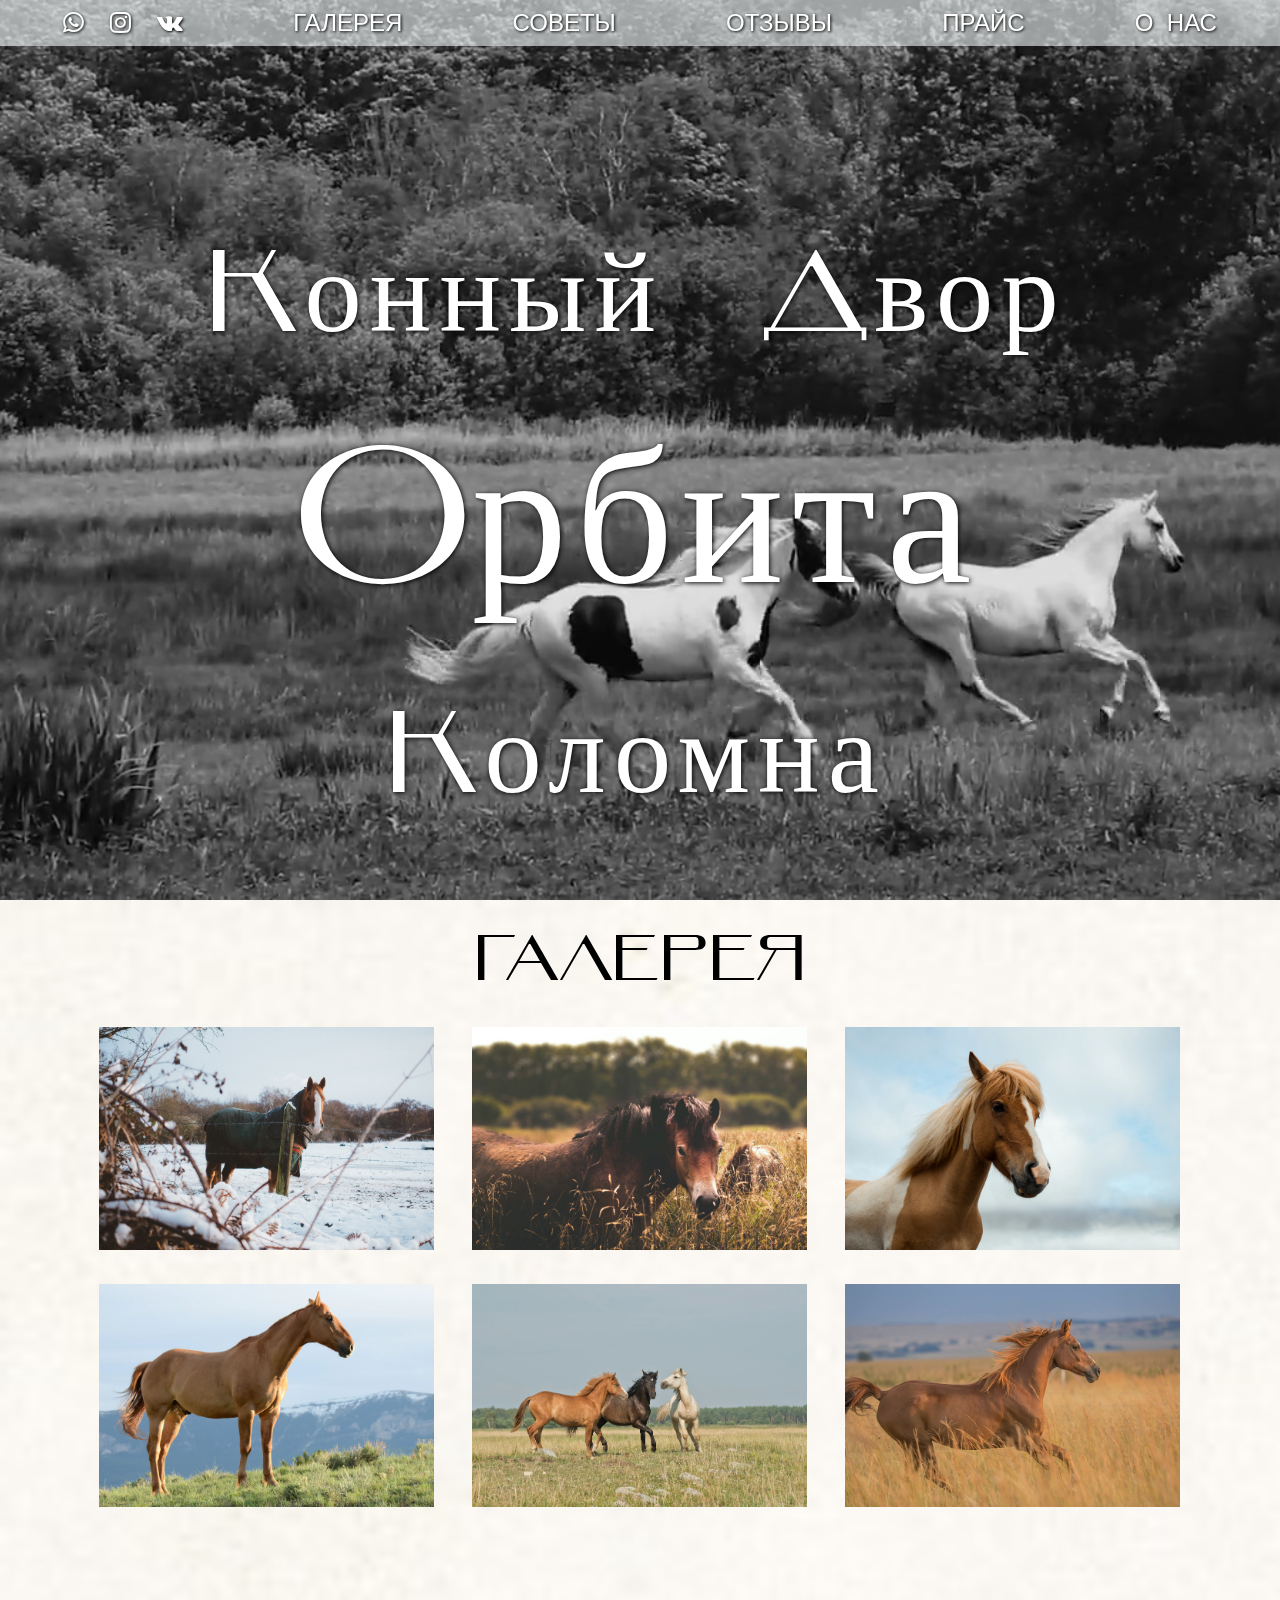
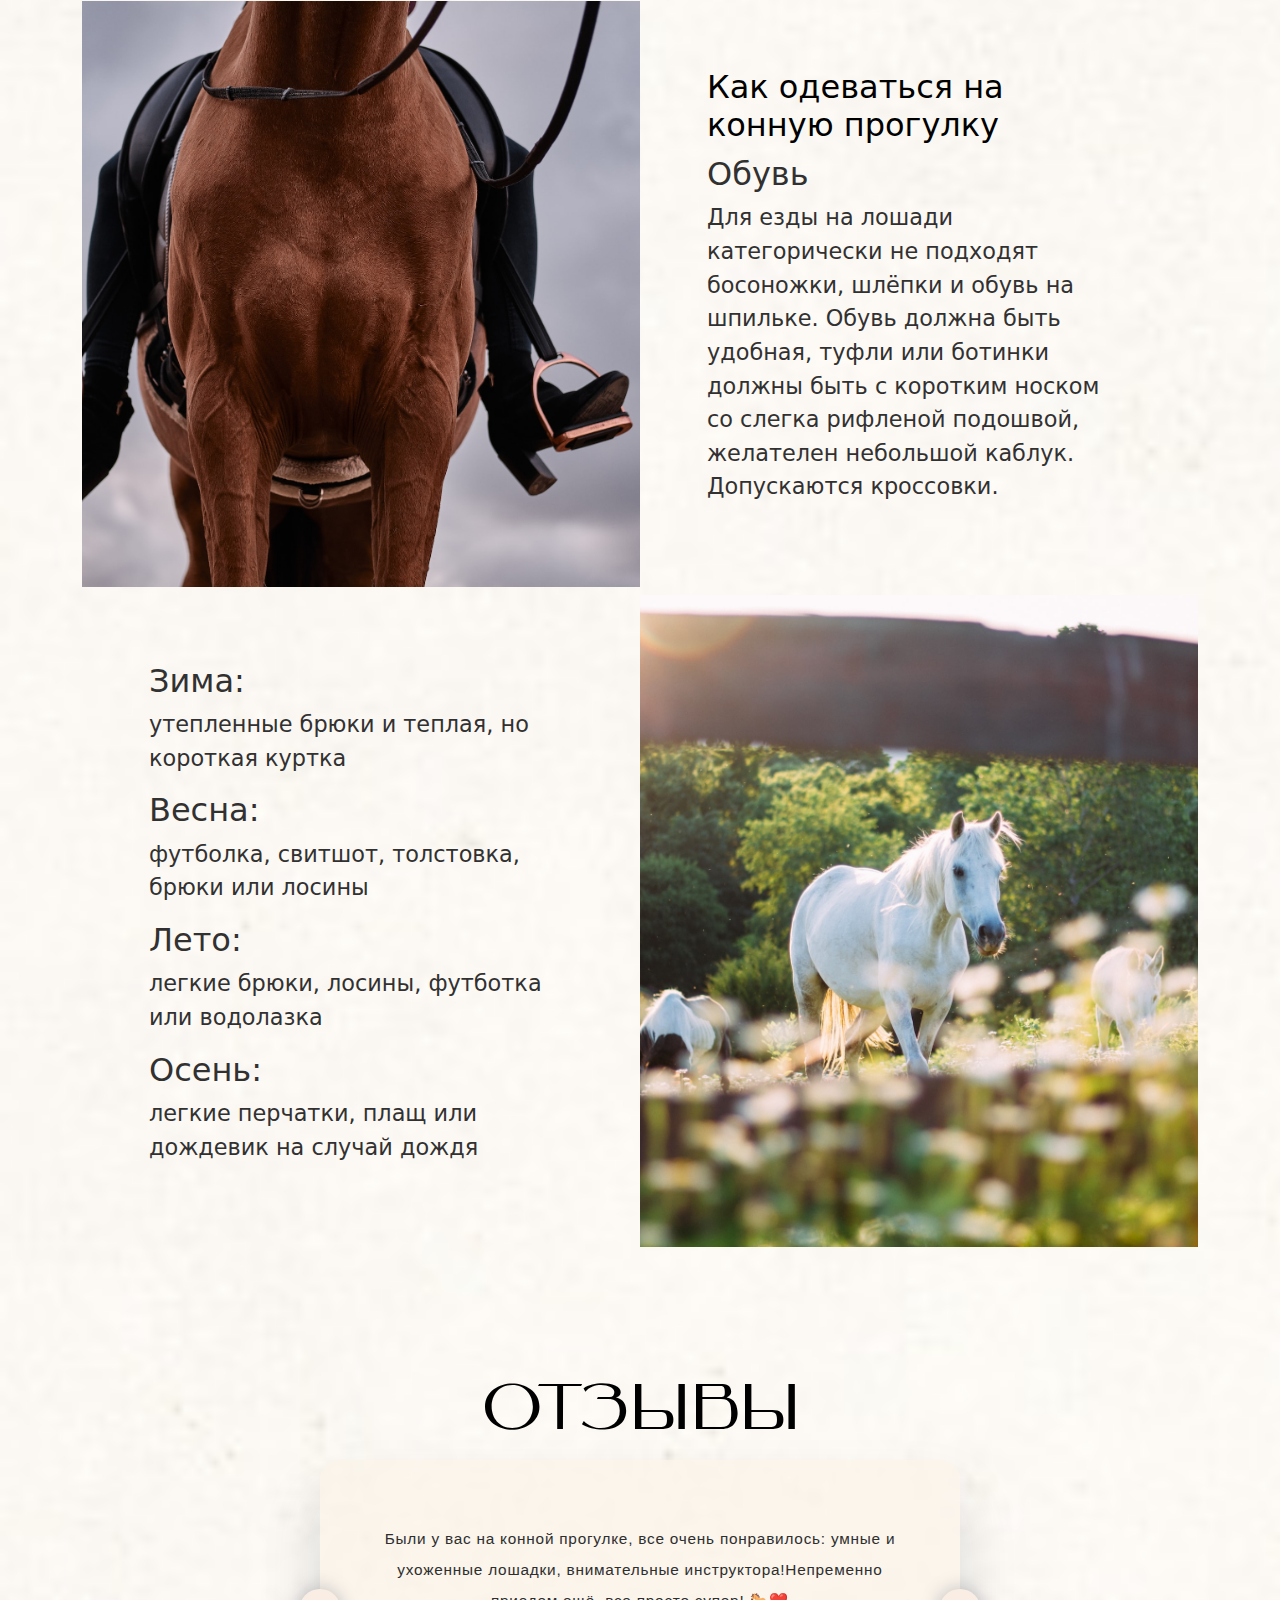
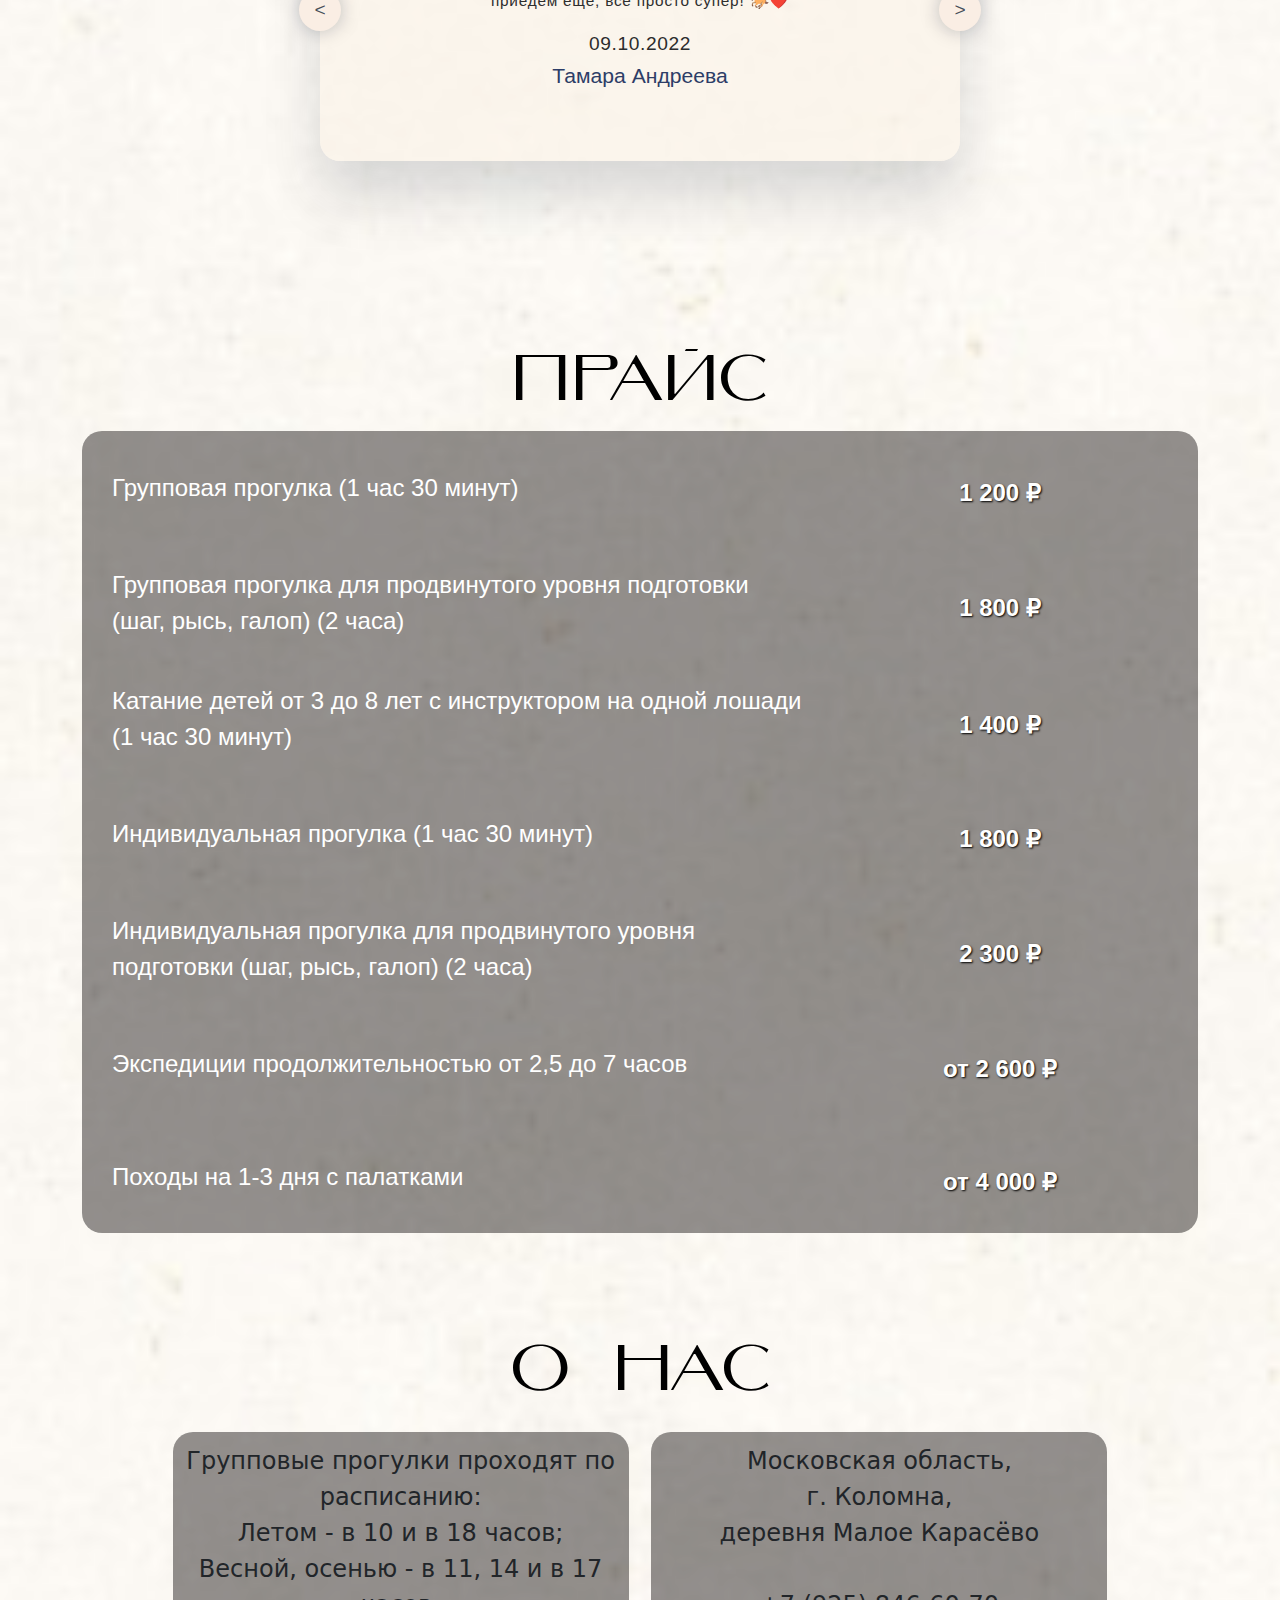
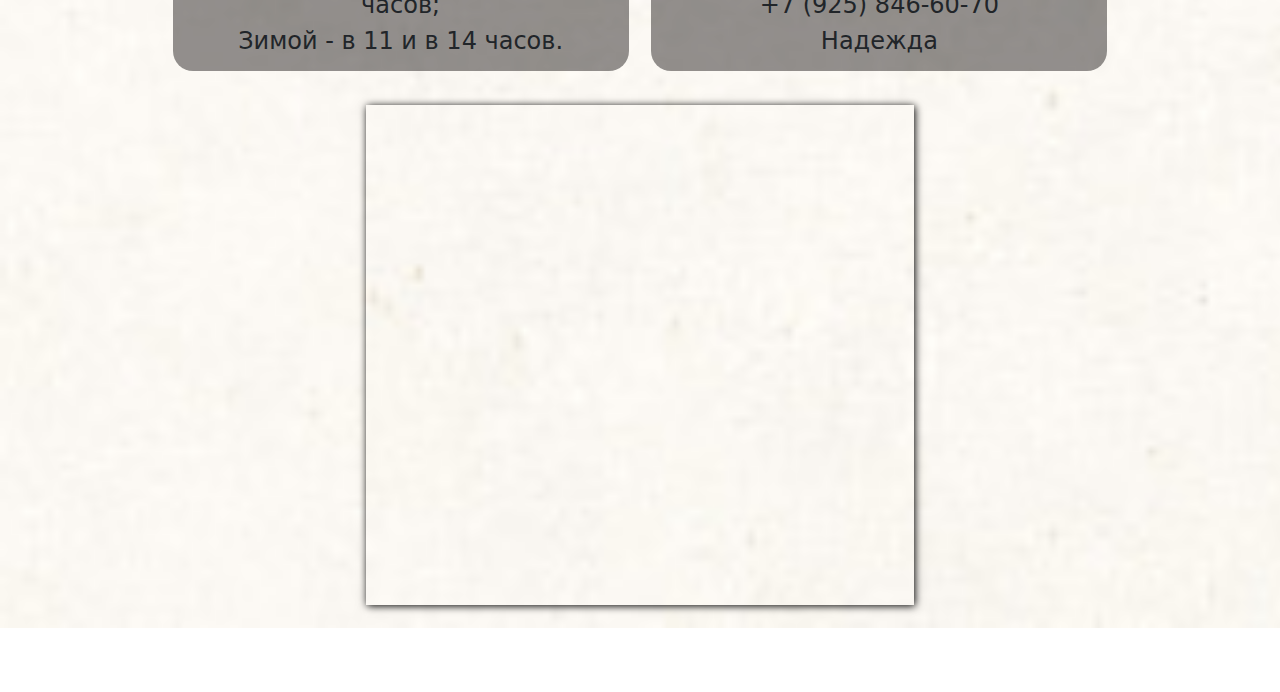
==== index.html @ 97999a03 "second c" ====
<!DOCTYPE html>
<html lang="en">
<head>
    <meta charset="UTF-8">
    <meta http-equiv="X-UA-Compatible" content="IE=edge">
    <meta name="viewport" content="width=device-width, initial-scale=1.0 maximum-scale=1.0 user-scalable=0">
    <link rel="stylesheet" href="font-awesome.min.css">
    <link rel="stylesheet" href="https://cdnjs.cloudflare.com/ajax/libs/font-awesome/4.7.0/css/font-awesome.min.css">
    <link rel="stylesheet" href="css/lightbox.css">
    <link rel="stylesheet" href="bootstrap.min.css">
    <link rel="stylesheet" href="css.css">
    <title>kd_orbita</title>
</head>
<body>
    <nav>
        <div class="container">
        <div class="row">
            <div class="col-md-12 col-lg-12">
            <div class="menu">
                <div class="social">
                <div class="menu_item"><a  class="menu_link" target="_blank" href="https://wa.me/79258466070"><i class="fa fa-whatsapp"></i></a></div> 
                <div class="menu_item"><a class="menu_link" target="_blank" href="https://www.instagram.com/kdorbita/"><i class="fa fa-instagram"></i></a></div> 
                <div class="menu_item"><a class="menu_link" target="_blank" href="https://vk.com/kd_orbita"><i class="fa fa-vk"></i></a></div>
                </div>
                <div class="menu_item"><a href="#part1" class="menu_link">галерея</a></div>
                <div class="menu_item"><a href="#part2" class="menu_link">советы</a></div>
                <div class="menu_item"><a href="#part3" class="menu_link">отзывы</a></div>
                <div class="menu_item"><a href="#part4" class="menu_link">прайс</a></div>
                <div class="menu_item"><a href="#part5" class="menu_link">о<span>_</span>нас</a></div>
                </div>
            </div>
        </div>            
        </div>
    </nav>
<header id="home">
<!--Шапка сайта-->
<div id="part" class="subheader">
<!-- Видео-фон-->
<video autoplay muted loop id="myVideo">
  <source src="video/intro.mp4" type="video/mp4">
</video>
<!-- Текст на фоне видео-->
<div class="container">
    <div class="row">
        <div class="col-12">
        <div class="content">
            <p>Конный Двор <br><span>Орбита</span><br>Коломна </p>
        </div>
        </div>
    </div>
</div>
</div>
</header>
<div class="bg_main">
<!-- Галерея -->
<section id="part1" class="galery">
    <h2 class="title_part">галерея</h2>
    <div class="container">
        <div class="row">
            <div class="col-12">

                <div class="img_galery">
                    <a href="img/galery_1.jpg" data-lightbox="images" data-title=""><img src="img/galery_1.jpg" alt=""></a>
                    <a href="img/galery_2.jpg" data-lightbox="images" data-title=""><img src="img/galery_2.jpg" alt=""></a>
                    <a href="img/galery_3.jpg" data-lightbox="images" data-title=""><img src="img/galery_3.jpg" alt=""></a>
                    <a href="img/galery_4.jpg" data-lightbox="images" data-title=""><img src="img/galery_4.jpg" alt=""></a>
                    <a href="img/galery_5.jpg" data-lightbox="images" data-title=""><img src="img/galery_5.jpg" alt=""></a>
                    <a href="img/galery_6.jpg" data-lightbox="images" data-title=""><img src="img/galery_6.jpg" alt=""></a>
                </div>
            </div>
        </div>
    </div>
</section>
<!-- Советы -->
<section id="part2" class="advice">
    <div class="container">
        <div class="col-12">
            <div class="advice_container mb-2">
                <div class="container">
                    <div class="row">  
                    <div class="advice_images advice_images_1 col-6 order_1">
                    </div>
                    <div class="advice_text col-6 order_2">
                        <h2 class="advice_text_title">Как одеваться на конную прогулку</h2>
                        <h2 class="advice_text_subtitle">Обувь</h2>
                        <p>Для езды на лошади категорически не подходят босоножки, шлёпки и обувь на шпильке. Обувь должна быть удобная, туфли или ботинки должны быть с коротким носком со слегка рифленой подошвой, желателен небольшой каблук. Допускаются кроссовки.</p>
                    </div>
                    </div>
                </div>      
                </div>
                <div class="advice_container">
                <div class="container">
                    <div class="row">
                        <div class="advice_text col-6">
                            <h2 class="advice_text_subtitle">Зима:</h2>
                            <p>утепленные брюки и теплая, но короткая куртка</p>
                            <h2 class="advice_text_subtitle">Весна:</h2>
                            <p>футболка, свитшот, толстовка, брюки или лосины</p>
                            <h2 class="advice_text_subtitle">Лето:</h2>
                            <p>легкие брюки, лосины, футботка или водолазка</p>
                            <h2 class="advice_text_subtitle">Осень:</h2>
                            <p>легкие перчатки, плащ или дождевик на случай дождя</p>
                        </div>
                    <div class="col-6 advice_images advice_images_2"> 
                    </div>
                    
                    </div>
                </div>      
                </div>
        </div>
    </div>
</section>
<!-- Отзывы    -->
<section id="part3" class="reviews">
    <h2 class="title_part">отзывы</h2>

    <div class="container">
        <div class="row">
            <div class="col-10">
            <div class="wrapper">
                <div class="testimonial-container" id="testimonial-container"></div>
                <button id="prev">&lt;</button>
                <button id="next">&gt;</button>
            </div>
            </div>
        </div>
    </div>
</section>
<!-- Прайс   -->
<section id="part4" class="price">
    <h2 class="title_part">Прайс</h2>

<div class="container">
    <div class="price_bg">
        <div class="row price_row">
        <div class="col-xl-8">
        Групповая прогулка (1 час 30 минут)
        </div>
        <div class="col-xl-4">
            1 200 ₽
        </div>
        </div>
        <div class="row price_row">
        <div class="col-xl-8">
        Групповая прогулка для продвинутого уровня подготовки (шаг, рысь, галоп) (2 часа)
        </div>
        <div class="col-xl-4">
        1 800 ₽
        </div>
        </div>
        <div class="row price_row">
        <div class="col-xl-8 col-lg-10 col-sm-12">
        Катание детей от 3 до 8 лет с инструктором на одной лошади (1 час 30 минут)
        </div>
        <div class="col-xl-4">
        1 400 ₽
        </div>
        </div>
        <div class="row">
        <div class="col-xl-8 col-lg-10 col-sm-12">
        Индивидуальная прогулка (1 час 30 минут)
        </div>
        <div class="col-xl-4">
        1 800 ₽
        </div>
        </div>
        <div class="row">
        <div class="col-xl-8 col-lg-10 col-sm-12">
        Индивидуальная прогулка для продвинутого уровня подготовки (шаг, рысь, галоп) (2 часа)
        </div>
        <div class="col-xl-4">
        2 300 ₽
        </div>
        </div>
        <div class="row">
        <div class="col-xl-8 col-lg-10 col-sm-12">
        Экспедиции продолжительностью от 2,5 до 7 часов
        </div>
        <div class="col-xl-4">
        от 2 600 ₽
        </div>
        </div>
        <div class="row">
        <div class="col-xl-8 col-lg-10 col-sm-12">
        Походы на 1-3 дня с палатками      
        </div>
        <div class="col-xl-4">
        от 4 000 ₽
        </div>
        </div>
</section>

<!-- Контакты и О нас -->
<section id="part5" class="footer">
    <h2 class="title_part">о нас</h2>

  <div class="container">
    <div class="row footer_item">          
        <div class="item content_text">
          Групповые прогулки проходят по расписанию:
          <br>Летом - в 10 и в 18 часов;
          <br>Весной, осенью - в 11, 14 и в 17 часов;
          <br>Зимой - в 11 и в 14 часов.
      </div>
        <div class="item adres">
        Московская область, <br>г. Коломна, <br>деревня Малое Карасёво<br><br>
          +7 (925) 846-60-70<br>Надежда
        </div>
        <div class="item map">
          <iframe src="https://www.google.com/maps/embed?pb=!1m18!1m12!1m3!1d4833.871301392787!2d38.63368578551603!3d55.008229255503736!2m3!1f0!2f0!3f0!3m2!1i1024!2i768!4f13.1!3m3!1m2!1s0x414a772dff83dbb9%3A0xdb99fb771e2a09ed!2z0JrQvtC90L3Ri9C5INC00LLQvtGAINCe0YDQsdC40YLQsA!5e0!3m2!1sru!2sus!4v1674324179361!5m2!1sru!2sus" referrerpolicy="no-referrer-when-downgrade"></iframe>
        </div>
    </div>
  </div>
</section> 
</div>


<script src="bootstrap.min.js" ></script>
<script src="js/lightbox-plus-jquery.js"></script>
<script src="js/aos.js"></script>
<script src="js.js"></script>
<script>
    lightbox.option({
        'showImageNumberLabel': false,
        'wrapAround': true

    })
</script>

</body>
</html>
---- css.css ----
* {
    margin: 0;
    padding: 0;
}
html {
    scroll-behavior: smooth;
}
.bg_main {
    background: url('img/background9.jpg');
    background-repeat: repeat;
    background-size: cover;
}
/*Меню фиксированное*/
nav {
    display: block;
    position: fixed;
    z-index: 1000;
    height: 50px;
}
.title_part {
    font-size: 5vw;
    text-transform: uppercase;
    font-family: 'SovMod';
    text-align: center;
    table-layout: 1%;
    color:#000;
}
.menu {
    width: 100vw;
    font-size: 1.5em;
    display: flex;
    flex-direction: row;
    justify-content: space-between;
    list-style-type: none;
    background: rgba(242, 249, 248, 0.6);
    padding: 0 50px;
}
.col-md-12 {
    padding: 0;
}
.social {
    display: flex;
    flex-direction: row;
}
.menu_item {
    padding: 5px 5px;
}
.menu .menu_link {
    font-family: sans-serif;
    color: white;
    text-shadow: 1px 1px 3px #000;
    text-decoration: none;
    text-transform: uppercase;
    padding: 15px 50px;
    border-radius: 5rem;
    transition: 0.6s cubic-bezier(0.01, 1.69, 0.99, 0.94);
}
/* Значки соцсетей */
.menu .menu_link:nth-child(1), 
.menu_link:nth-child(2), 
.menu_link:nth-child(3) {
    padding: 15px 8px;
}
.menu .menu_link:hover {
    letter-spacing: 5px;
}
.menu_link span {
    color:rgba(0, 0, 0, 0);
    text-shadow: none;
}


@media screen and (max-width: 575px) {
    .menu {
        background-color: rgba(0, 0, 0, 0);
        flex-direction: column;
        padding: 1% 0%;
        min-width: 200px;
        width: 100%;
        height: 100%;
        font-size: 0.8em;
        align-items: flex-start;
        }
        .social {
            flex-direction: column;
            align-items: end;
        }
        .menu .menu_link {
        padding: 5px 10px;
        }
}
@media screen and (min-width: 576px) and (max-width: 767px) {
 .menu {
    background-color: rgba(0, 0, 0, 0);
    flex-direction: column;
    padding: 2% 0%;
    min-width: 200px;
    width: 100%;
    height: 100%;
    font-size: 0.8em;
    align-items: flex-start;
    }
    .social {
        flex-direction: column;
        align-items: end;
    }
    .menu .menu_link {
    padding: 10px 20px;
    }
}
@media screen and (min-width: 992px) and (max-width: 1199px) {
    .menu {
    font-size: 1.3em;

    }
}
@media screen and (min-width: 768px) and (max-width: 991px) {
    .menu {
    background-color: rgba(0, 0, 0, 0);
    flex-direction: column;
    padding: 2% 10%;
    min-width: 200px;
    width: 100%;
    height: 100%;
    font-size: 0.8em;
    align-items: flex-start;
    }
    .social {
        flex-direction: column;
        align-items: end;
    }
    .menu .menu_link {
    padding: 15px 20px;
    }

    nav {
    min-width: 5%;
    height: 100%;
}
   
.menu .menu_link:nth-child(1), 
.menu_link:nth-child(2), 
.menu_link:nth-child(3) {
    padding: 15px 8px;
}
.menu_item {
    padding: 10px 0;
    }
}
/*Шапка*/
.subheader {
color: #fff;
height: 100vh;
}
/* Шапка Видео*/
#myVideo {
object-fit: cover;
position: relative;
right: 0;
bottom: 0;
width: 100%;
height: 100vh;
}
/* Контент Шапки */
.content {
position: relative;
bottom: 100%;
text-align: center;
color: #fff;
text-shadow: 1px 1px 5px #000;
letter-spacing: 8px;
font-family: 'SovMod';
font-size: 9vw;
padding: 40px;
margin-top: 35px;
z-index: 2;
}
.content span {
font-size: 15vw;
text-align: center;
}

/*galery*/
.galery {
    padding-top: 2%;
    height: 100%;
}
.img_galery {
    width: 100%;
    padding: 0%;
}
.img_galery img {
    width: 30%;
    margin: 1.5%;
    transition: 0.5s;
}
.img_galery img:hover {
    transform: scale(1.1);
}

@media screen and (min-width: 768px) and (max-width: 991px) {
    
    .img_galery img {
        width: 48%;
        margin: 0.5%;
        transition: 0.5s;
    }
    .img_galery img:hover {
        transform: scale(0.8);
    }
}
@media screen and (min-width: 576px) and (max-width: 767px) {
    .img_galery img {
        width: 48%;
        margin: 0.5%;
        transition: 0.5s;
    }
    .img_galery img:hover {
        transform: scale(0.5);
    }
}
@media screen and (max-width: 575px) {
    .img_galery img {
        width: 48%;
        margin: 0.5%;
        transition: 0.5s;
    }
    .img_galery img:hover {
        transform: scale(0.3);
    }
}
/*советы*/
.advice {
    height: 100%;
    padding-top: 6%;

}
.advice_container {
    width: 100%;
}

.advice_text {
    padding: 6%;
    font-size: 1.4rem;
}
.advice_text_title {
    font-style: 2rem;
    color: #000;
    margin-bottom: 2.5%;
}
.advice_text_subtitle {
    color: rgb(50, 49, 49);
    font-style: 1.6rem;
}
.advice_text p {
    color: rgb(50, 49, 49);
}
.advice_images_1 {
    background-image: url('img/advice_1.jpg');
    background-size: cover;
    background-position: center center;
    background-repeat: no-repeat; 
}
.advice_images_2 {
    background-image: url('img/advice_2.jpg');
    background-size: cover;
    background-position: center center;
    background-repeat: no-repeat; 
}
@media screen and (min-width: 992px) and (max-width: 1199px) {
    .advice_images:first-child {
        background-position: center right;
    }
    .advice_text {
        padding: 5%;
    }
}


@media screen and (min-width: 768px) and (max-width: 991px) {
    .advice_container .container .row {
        justify-content: flex-end;
    }
.advice_text {
    width: 90%;
    padding: 1% 3%;
    font-size: 0.8rem;
    text-align: right;

}
.advice_images {
    width: 100%;
    height: 220px;
}
.order_1 {
    order: 2;
}
.order_2 {
    order: 1;
}
.advice_text p {
    margin-bottom: 8px;
}
}

@media screen and (min-width: 576px) and (max-width: 767px) {
    .advice_container .container .row {
        justify-content: flex-end;
    }
.advice_text {
    width: 90%;
    padding: 1% 3%;
    font-size: 0.8rem;
    text-align: right;

}
.advice_images {
    width: 100%;
    height: 220px;
}
.order_1 {
    order: 2;
}
.order_2 {
    order: 1;
}
.advice_text p {
    margin-bottom: 8px;
}
}
@media screen and (max-width: 575px) {
.advice_container .container .row {
    justify-content: flex-end;
}
    .advice_text {
        right: 0;
        width: 90%;
        padding: 1% 2%;
        font-size: 0.8rem;
        text-align: right;
    }
    .advice_text_title {
        font-style: 1.7rem;
    }
    .advice_text_subtitle {
        font-style: 1.6rem;
    }
    .advice_images {
        width: 100%;
        height: 150px;
    }
    .order_1 {
        order: 2;
    }
    .order_2 {
        order: 1;
    }
    .advice_text p {
        margin-bottom: 4px;
    }
}
/* Отзывы */
.reviews {
    margin: 10% 0 35% 0;
   
    font-family: 'Montserrat', sans-serif;
}
.wrapper {
    background-color:rgba(250, 241, 229, 0.593);
    position: absolute;
    border-radius: 20px;
    left: 50%;

    transform: translate(-50%);
    box-shadow: 0 1.8em 3em rgba(1, 17, 39, 0.15);
    display: block;
    font-size: 1.5vw;
}
.testimonial-container {
    position: relative;
    padding: 10% 10%;
    width: 100%;
    min-height: 100%;
}
.wrapper button {
    font-size: 1.2rem;
    height: 2.2em;
    width: 2.2em;
    background-color: #faeee4;
    position: absolute;
    margin: auto;
    top: 0;
    bottom: 0;
    border: none;
    color: rgba(1, 17, 39, 0.742);
    box-shadow: 0 0 1em rgba(1, 17, 39, 0.25);
    cursor: pointer;
    border-radius: 50%;
}
button#next {
    right: -1.1em;
}
button#prev {
    left: -1.1em;
}
button#next:hover,
button#prev:hover {
    box-shadow: 0 0 1em rgba(2, 53, 124, 0.6);
    transition: 200ms linear;
}

.testimonial-container p {
    font-size: 0.8em;
    color: #2e2e2e;
    text-align: center;
    line-height: 2em;
    letter-spacing: 0.05em;
}
.testimonial-container h3 {
    font-size: 1.1em;
    color: #2d3d67;
    text-align: center;
}
.testimonial-container h5 {
    font-size: 1em;
    color: #2c2c2c;
    letter-spacing: 0.03em;
    font-weight: 400;
    text-align: center;
}

@media screen and (min-width: 768px) and (max-width: 991px) {
    
    .testimonial-container p {
  font-size: 1.2em;
        
    }
    .testimonial-container h3 {
        font-size: 1.3em;

    }
    .testimonial-container h5 {
        font-size: 1.2em;


    }
    .testimonial-container {
        width: 500px;
        padding: 8%;
    }
}
@media screen and (min-width: 576px) and (max-width: 767px) {
    .testimonial-container {
        width: 350px;
        padding: 8%;
    }
}
@media screen and (max-width: 575px) {
    .wrapper button {
        font-size: 1em;
    }
    .testimonial-container {
        max-width: 450px;
        min-width: 250px;
        padding: 9%;
    }
    
}
/* прайс */
.price {
  font-family: 'Montserrat', sans-serif;
  padding: 3% 0;
  height: 100%;
  font-size: 1.5em;
  color: #fff;
}

.price_bg {
  background-color: rgba(5, 0, 0, 0.426);
  border-radius: 20px;
}
.price .row {
  padding: 2% 30px;
  height: 100%;
  align-items: center;
}
.price .col-xl-4 {
    margin-top: 1%;
    padding: 1% 2%;
  text-align: center;
  text-shadow: 1px 1px 2px #000;
  color: #fff;
  font-weight: bold;
}

@media screen and (min-width:992px) and (max-width:1199px) {
  .price .col-xl-4 {
    text-align: left;
  background: linear-gradient(90deg, rgba(5, 0, 0, 0.2) 0%, rgba(5, 0, 0, 0.01) 100%);
  }
}
@media screen and (min-width: 768px) and (max-width: 991px) {
    .price {
        width: 80%;
        margin: 0 auto;
        font-size: 1.0em;
      }
      .price .col-xl-4 {
        text-align: left;
        background: linear-gradient(90deg, rgba(5, 0, 0, 0.2) 0%, rgba(5, 0, 0, 0.01) 100%);
      }

}
@media screen and (min-width: 576px) and (max-width: 767px) {
    .price {
        width: 78%;
        margin: 0 auto;
        font-size: 1.1em;
      }
      .price .col-xl-4 {
        padding: 1%;
        text-align: left;
        background: linear-gradient(90deg, rgba(5, 0, 0, 0.2) 0%, rgba(5, 0, 0, 0.01) 100%);
      }
}
@media screen and (max-width: 575px) {
    .price {
        width: 70%;
        margin: 0 auto;
        font-size: 0.9em;
      }
      .price .col-xl-4 {
        padding: 0% 0;
        text-align: left;
        background: linear-gradient(90deg, rgba(5, 0, 0, 0.2) 0%, rgba(5, 0, 0, 0.01) 100%);
      }
}

/* Контакты Карта */
.footer {
    margin: 5% 0;
}
  .map {
    margin: 0;
    padding: 2%;
  }
  .map iframe {
    width: 50%;
    height: 500px;
    display: block;
    margin: 0 auto;
    box-shadow: 1px 1px 8px #000;
  }
  /* Контакты Адрес */
  .adres, .content_text {
    width: 40%;
    padding: 1%;
    margin: 1%;
    font-size: 1.5em;
    background-color: rgba(5, 0, 0, 0.426);
    border-radius: 20px;
    text-align: center;
  }
.footer_item {
    display: flex;
    flex-direction: row;
    flex-wrap: wrap;
    justify-content: center;
}

@media screen and (max-width: 575px) {
    .map iframe {
    height: 300px;

    }
    .footer_item {
        flex-direction: column;
        align-items: center;
    
        }
        .adres, .content_text {
            width: 70%;
        }
  .adres, .content_text {
    font-size: 1em;

  }
}
@media screen and (min-width: 576px) and (max-width: 767px) {
    .footer_item {
        flex-direction: column;
        align-items: center;
    
        }
        .adres, .content_text {
            width: 80%;
        }
  .adres, .content_text {
    font-size: 1.2em;

  }
}
@media screen and (min-width: 768px) and (max-width: 991px) {
    .map iframe {
        height: 300px;
    
        }
    .footer {
        font-size: 0.9em;
    }
    .footer_item {
    flex-direction: column;
    align-items: center;

    }
    .adres, .content_text {
        width: 80%;
    }

}
@media screen and (min-width: 992px) and (max-width: 1199px) {

}
@media screen and (min-width: 1200px) and (max-width: 1399px) {

}
@media screen and (min-width: 1400px) {
}

@font-face {
    font-family: 'SovMod';
    src: url("../fonts/SovMod/SovMod.otf") format("truetype"); 
    font-style: normal; 
    font-weight: normal; 
    }
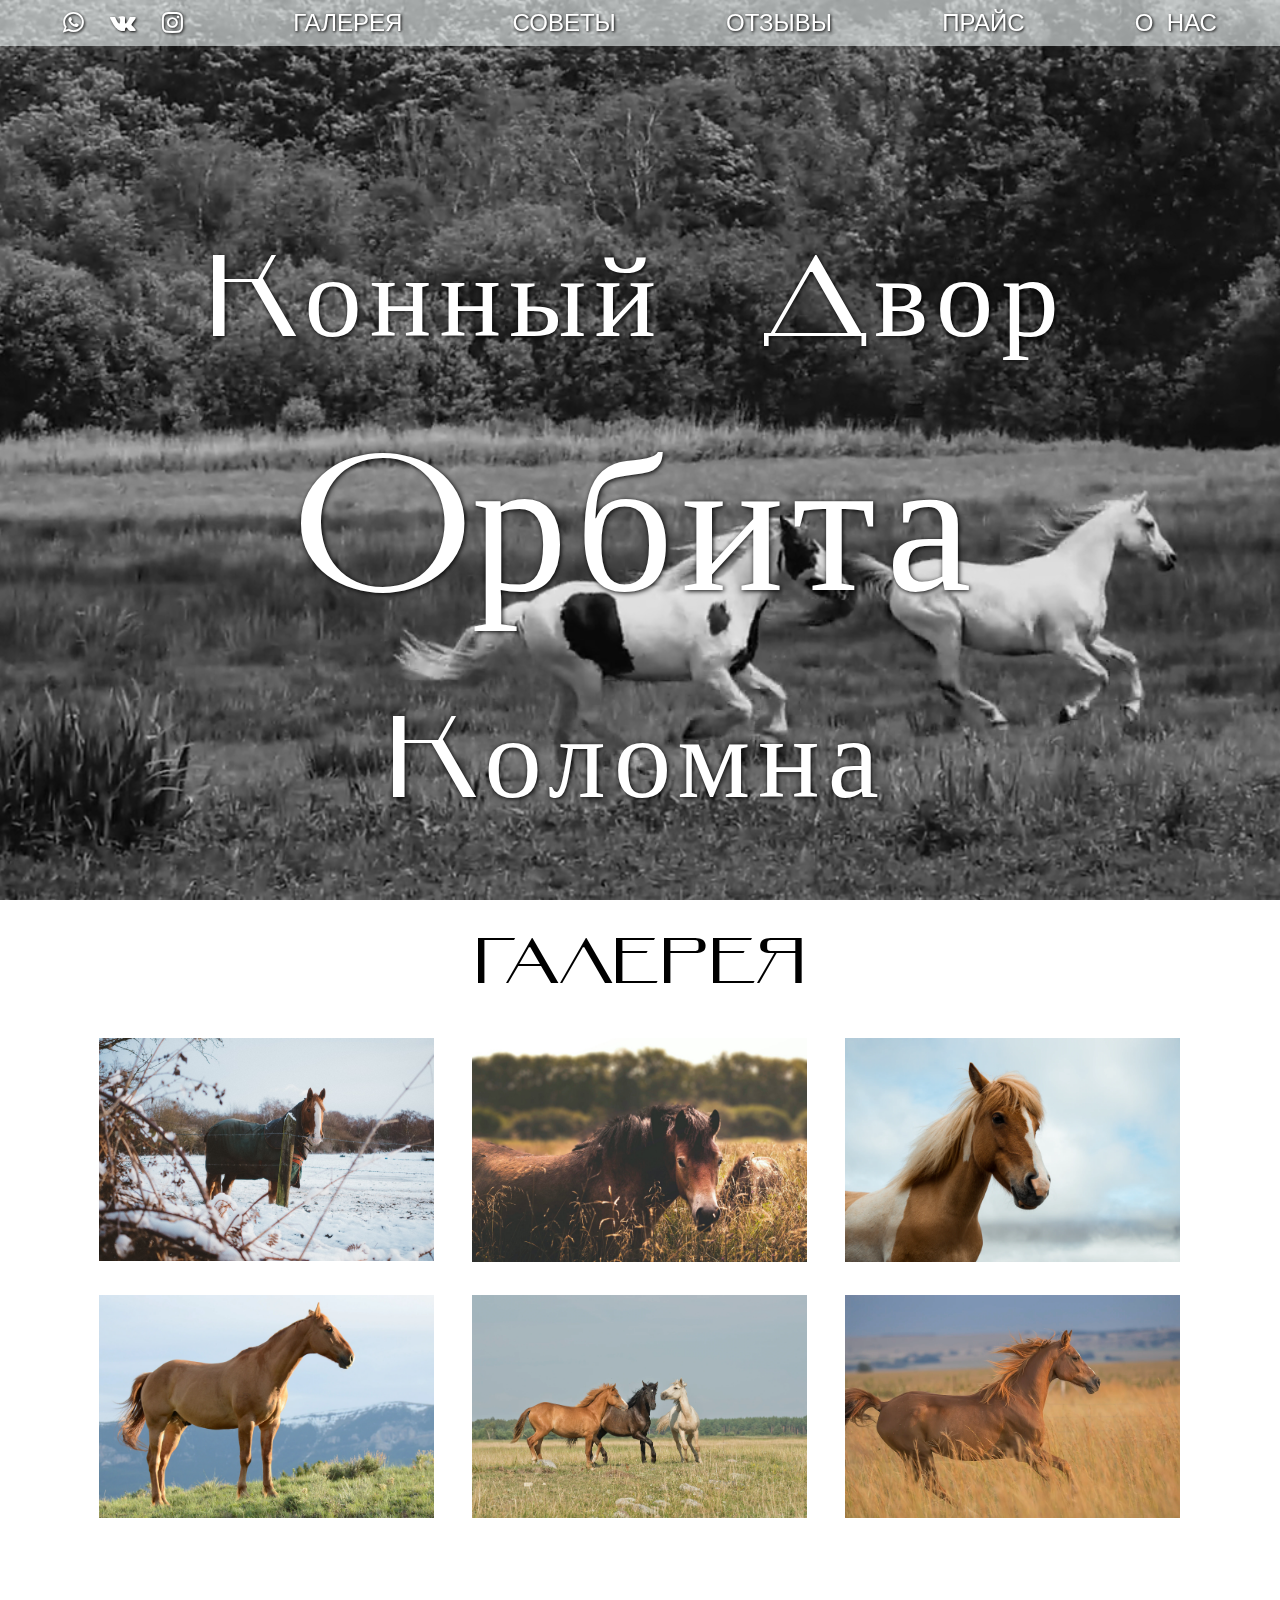
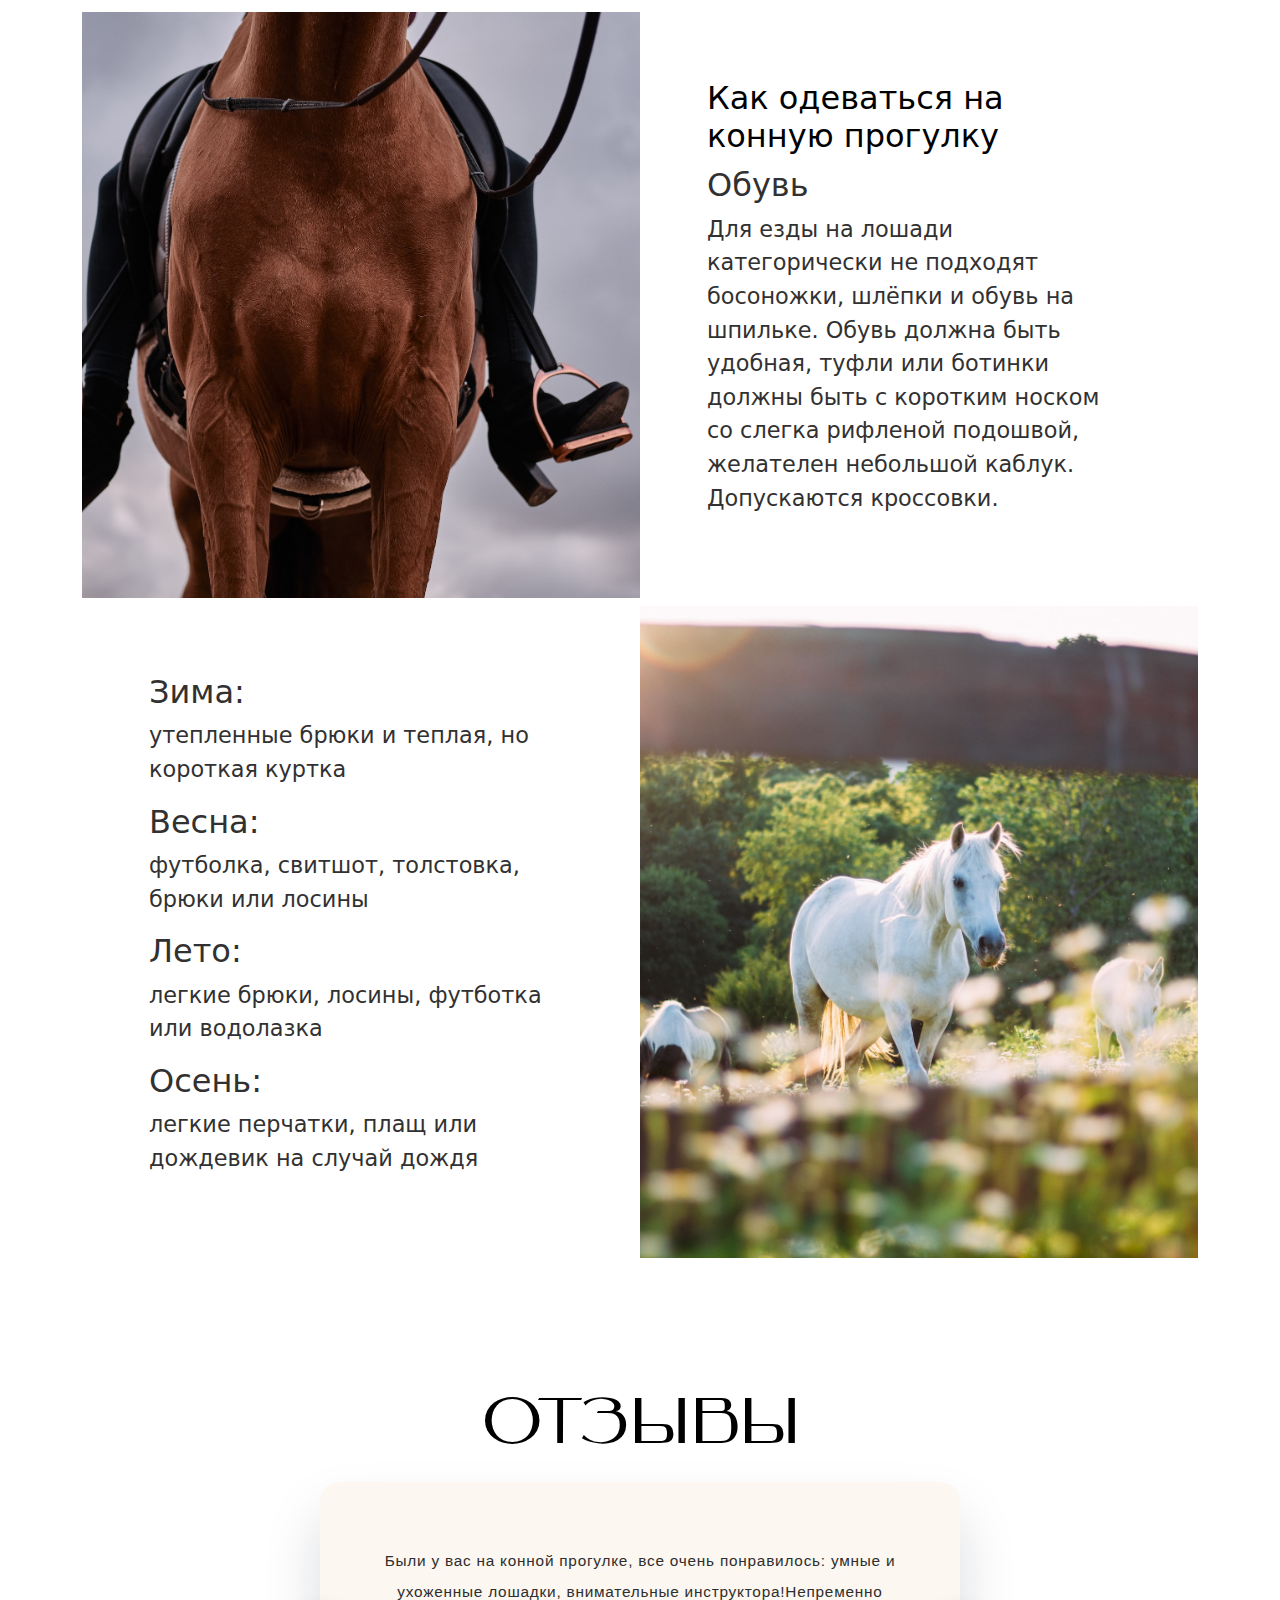
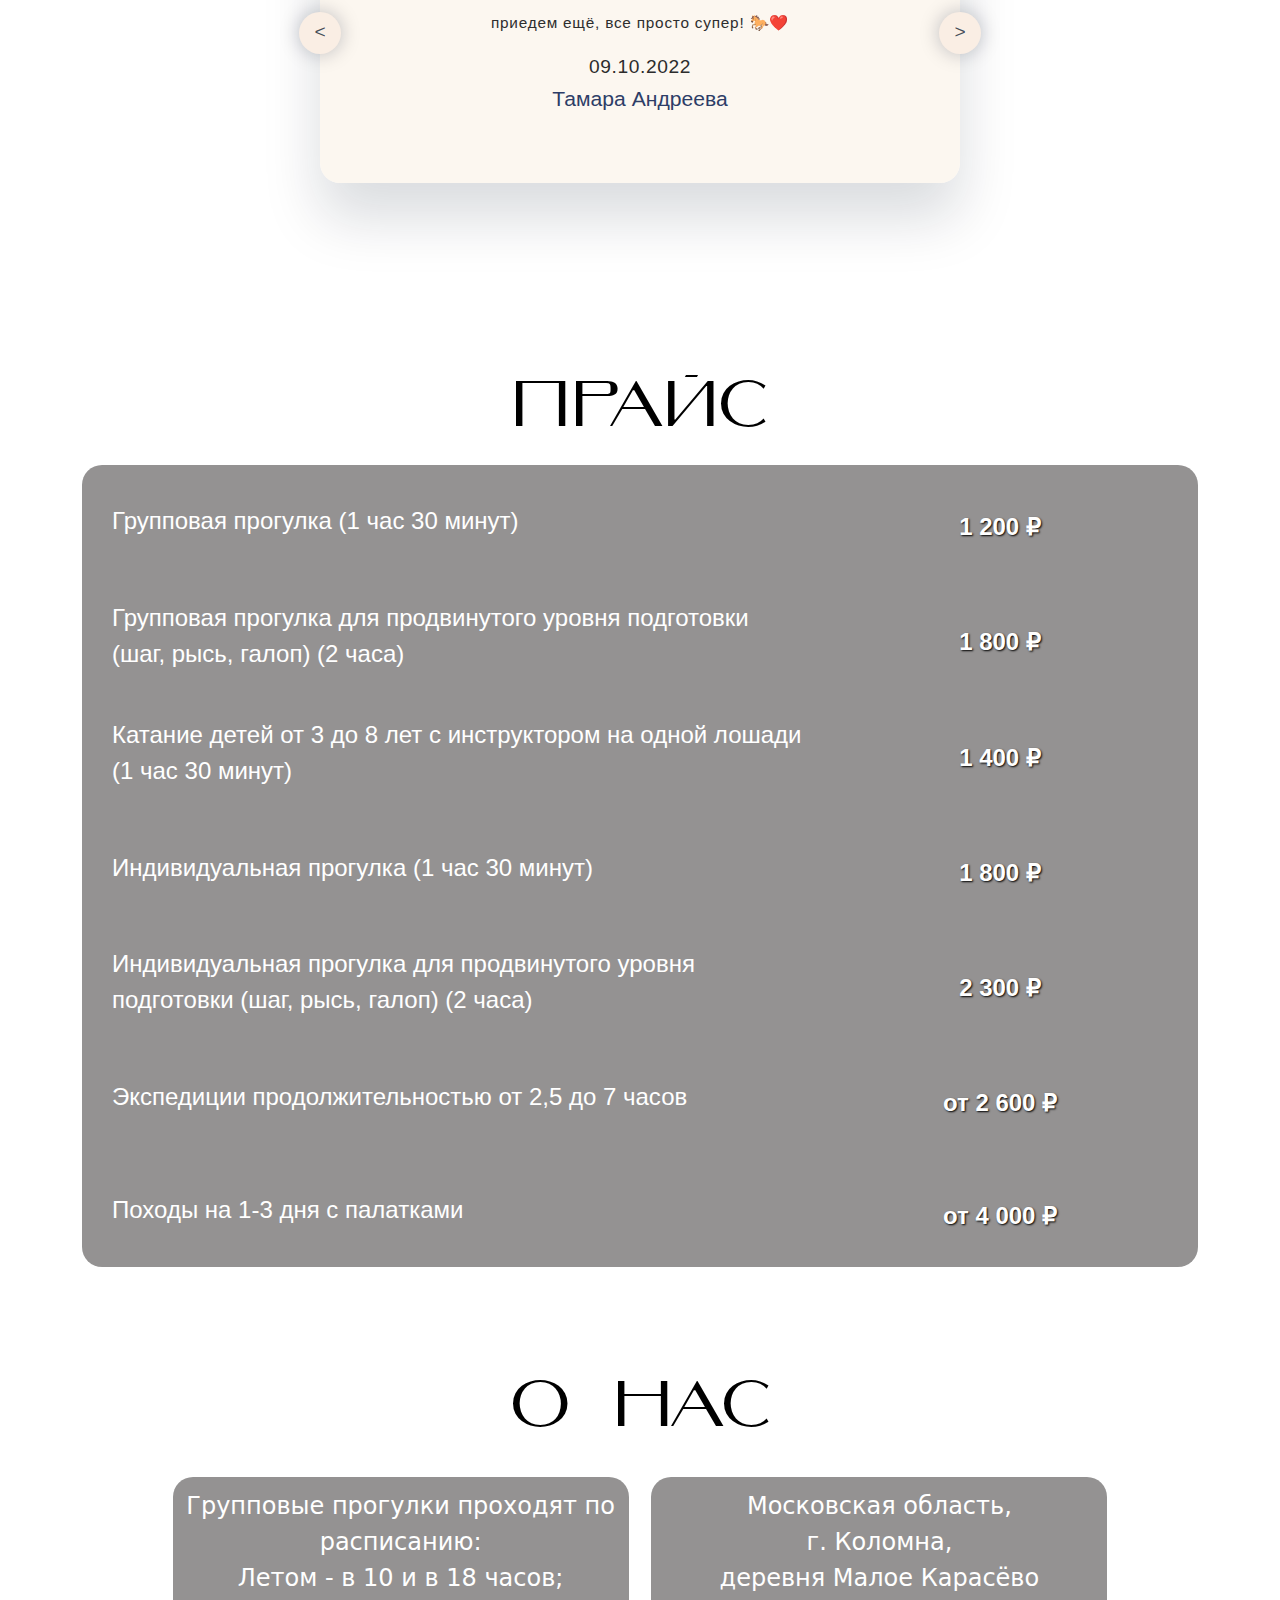
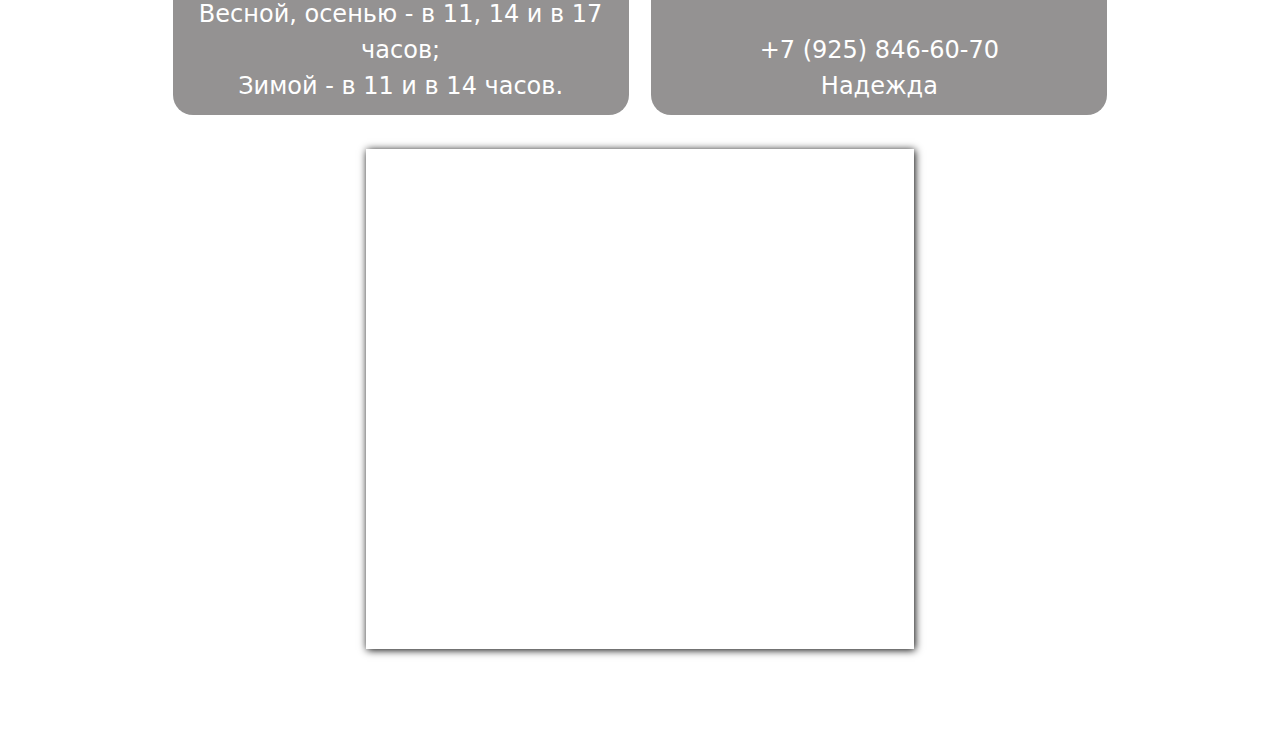
==== commit a37a3434: "rev" ====
--- a/index.html
+++ b/index.html
@@ -4,11 +4,11 @@
     <meta charset="UTF-8">
     <meta http-equiv="X-UA-Compatible" content="IE=edge">
     <meta name="viewport" content="width=device-width, initial-scale=1.0 maximum-scale=1.0 user-scalable=0">
-    <link rel="stylesheet" href="font-awesome.min.css">
+    <link rel="stylesheet" href="css/font-awesome.min.css">
     <link rel="stylesheet" href="https://cdnjs.cloudflare.com/ajax/libs/font-awesome/4.7.0/css/font-awesome.min.css">
     <link rel="stylesheet" href="css/lightbox.css">
-    <link rel="stylesheet" href="bootstrap.min.css">
-    <link rel="stylesheet" href="css.css">
+    <link rel="stylesheet" href="css/bootstrap.min.css">
+    <link rel="stylesheet" href="css/main.css">
     <title>kd_orbita</title>
 </head>
 <body>
@@ -19,8 +19,8 @@
             <div class="menu">
                 <div class="social">
                 <div class="menu_item"><a  class="menu_link" target="_blank" href="https://wa.me/79258466070"><i class="fa fa-whatsapp"></i></a></div> 
+                <div class="menu_item"><a class="menu_link" target="_blank" href="https://vk.com/kd_orbita"><i class="fa fa-vk"></i></a></div>
                 <div class="menu_item"><a class="menu_link" target="_blank" href="https://www.instagram.com/kdorbita/"><i class="fa fa-instagram"></i></a></div> 
-                <div class="menu_item"><a class="menu_link" target="_blank" href="https://vk.com/kd_orbita"><i class="fa fa-vk"></i></a></div>
                 </div>
                 <div class="menu_item"><a href="#part1" class="menu_link">галерея</a></div>
                 <div class="menu_item"><a href="#part2" class="menu_link">советы</a></div>
@@ -37,7 +37,7 @@
 <div id="part" class="subheader">
 <!-- Видео-фон-->
 <video autoplay muted loop id="myVideo">
-  <source src="video/intro.mp4" type="video/mp4">
+    <source src="video/intro.mp4" type="video/mp4">
 </video>
 <!-- Текст на фоне видео-->
 <div class="container">
@@ -58,7 +58,6 @@
     <div class="container">
         <div class="row">
             <div class="col-12">
-
                 <div class="img_galery">
                     <a href="img/galery_1.jpg" data-lightbox="images" data-title=""><img src="img/galery_1.jpg" alt=""></a>
                     <a href="img/galery_2.jpg" data-lightbox="images" data-title=""><img src="img/galery_2.jpg" alt=""></a>
@@ -129,7 +128,6 @@
 <!-- Прайс   -->
 <section id="part4" class="price">
     <h2 class="title_part">Прайс</h2>
-
 <div class="container">
     <div class="price_bg">
         <div class="row price_row">
@@ -189,36 +187,33 @@
         </div>
         </div>
 </section>
-
 <!-- Контакты и О нас -->
 <section id="part5" class="footer">
     <h2 class="title_part">о нас</h2>
-
-  <div class="container">
+<div class="container">
     <div class="row footer_item">          
         <div class="item content_text">
-          Групповые прогулки проходят по расписанию:
-          <br>Летом - в 10 и в 18 часов;
-          <br>Весной, осенью - в 11, 14 и в 17 часов;
-          <br>Зимой - в 11 и в 14 часов.
-      </div>
+            Групповые прогулки проходят по расписанию:
+            <br>Летом - в 10 и в 18 часов;
+            <br>Весной, осенью - в 11, 14 и в 17 часов;
+            <br>Зимой - в 11 и в 14 часов.
+        </div>
         <div class="item adres">
         Московская область, <br>г. Коломна, <br>деревня Малое Карасёво<br><br>
-          +7 (925) 846-60-70<br>Надежда
+            +7 (925) 846-60-70<br>Надежда
         </div>
         <div class="item map">
-          <iframe src="https://www.google.com/maps/embed?pb=!1m18!1m12!1m3!1d4833.871301392787!2d38.63368578551603!3d55.008229255503736!2m3!1f0!2f0!3f0!3m2!1i1024!2i768!4f13.1!3m3!1m2!1s0x414a772dff83dbb9%3A0xdb99fb771e2a09ed!2z0JrQvtC90L3Ri9C5INC00LLQvtGAINCe0YDQsdC40YLQsA!5e0!3m2!1sru!2sus!4v1674324179361!5m2!1sru!2sus" referrerpolicy="no-referrer-when-downgrade"></iframe>
-        </div>
-    </div>
-  </div>
+            <iframe src="https://www.google.com/maps/embed?pb=!1m18!1m12!1m3!1d4833.871301392787!2d38.63368578551603!3d55.008229255503736!2m3!1f0!2f0!3f0!3m2!1i1024!2i768!4f13.1!3m3!1m2!1s0x414a772dff83dbb9%3A0xdb99fb771e2a09ed!2z0JrQvtC90L3Ri9C5INC00LLQvtGAINCe0YDQsdC40YLQsA!5e0!3m2!1sru!2sus!4v1674324179361!5m2!1sru!2sus" referrerpolicy="no-referrer-when-downgrade"></iframe>
+        </div>
+    </div>
+</div>
 </section> 
-</div>
-
-
-<script src="bootstrap.min.js" ></script>
+
+
+
+<script src="js/bootstrap.min.js" ></script>
 <script src="js/lightbox-plus-jquery.js"></script>
-<script src="js/aos.js"></script>
-<script src="js.js"></script>
+<script src="js/main.js"></script>
 <script>
     lightbox.option({
         'showImageNumberLabel': false,
--- a/css/main.css
+++ b/css/main.css
@@ -0,0 +1,613 @@
+* {
+    margin: 0;
+    padding: 0;
+}
+html {
+    scroll-behavior: smooth;
+}
+/*заголовки блоков*/
+.title_part {
+    font-size: 5vw;
+    text-transform: uppercase;
+    font-family: 'SovMod';
+    text-align: center;
+    margin-bottom: 1.5%;
+    color: #000;
+}
+/*фон*/
+.bg_main {
+    background: url('img/background9.jpg');
+    background-repeat: repeat;
+    background-size: cover;
+}
+/*Меню фиксированное*/
+nav {
+    display: block;
+    position: fixed;
+    z-index: 1000;
+    height: 50px;
+}
+.menu {
+    width: 100vw;
+    font-size: 1.5em;
+    display: flex;
+    flex-direction: row;
+    justify-content: space-between;
+    list-style-type: none;
+    background: rgba(242, 249, 248, 0.6);
+    padding: 0 50px;
+}
+.col-md-12 {
+    padding: 0;
+}
+.social {
+    display: flex;
+    flex-direction: row;
+}
+.menu_item {
+    padding: 5px 5px;
+}
+.menu .menu_link {
+    font-family: sans-serif;
+    color: white;
+    text-shadow: 1px 1px 3px #000;
+    text-decoration: none;
+    text-transform: uppercase;
+    padding: 15px 50px;
+    border-radius: 5rem;
+    transition: 0.6s cubic-bezier(0.01, 1.69, 0.99, 0.94);
+}
+/* Значки соцсетей */
+.menu .menu_link:nth-child(1), 
+.menu_link:nth-child(2), 
+.menu_link:nth-child(3) {
+    padding: 15px 8px;
+}
+.menu .menu_link:hover {
+    letter-spacing: 5px;
+}
+.menu_link span {
+    color:rgba(0, 0, 0, 0);
+    text-shadow: none;
+}
+@media screen and (max-width: 575px) {
+    .menu {
+        background-color: rgba(0, 0, 0, 0);
+        flex-direction: column;
+        padding: 1% 0%;
+        min-width: 200px;
+        width: 100%;
+        height: 100%;
+        font-size: 0.8em;
+        align-items: flex-start;
+        }
+        .social {
+            flex-direction: column;
+            align-items: end;
+        }
+        .menu .menu_link {
+        padding: 5px 10px;
+        }
+        .menu .menu_link:hover {
+            letter-spacing: 2px;
+        }
+}
+@media screen and (min-width: 576px) and (max-width: 767px) {
+    .menu {
+        background-color: rgba(0, 0, 0, 0);
+        flex-direction: column;
+        padding: 2% 0%;
+        min-width: 200px;
+        width: 100%;
+        height: 100%;
+        font-size: 0.8em;
+        align-items: flex-start;
+    }
+    .social {
+        flex-direction: column;
+        align-items: end;
+    }
+    .menu .menu_link {
+        padding: 10px 20px;
+    }
+}
+@media screen and (min-width: 992px) and (max-width: 1199px) {
+    .menu {
+    font-size: 1.3em;
+    }
+}
+@media screen and (min-width: 768px) and (max-width: 991px) {
+    .menu {
+        background-color: rgba(0, 0, 0, 0);
+        flex-direction: column;
+        padding: 2% 10%;
+        min-width: 200px;
+        width: 100%;
+        height: 100%;
+        font-size: 0.8em;
+        align-items: flex-start;
+    }
+    .social {
+        flex-direction: column;
+        align-items: end;
+    }
+    .menu .menu_link {
+        padding: 15px 20px;
+    }
+    nav {
+    min-width: 5%;
+    height: 100%;
+}
+.menu .menu_link:nth-child(1), 
+.menu_link:nth-child(2), 
+.menu_link:nth-child(3) {
+    padding: 15px 8px;
+}
+.menu_item {
+    padding: 10px 0;
+    }
+}
+/*Шапка*/
+.subheader {
+    color: #fff;
+    height: 100vh;
+}
+/* Шапка Видео*/
+#myVideo {
+    object-fit: cover;
+    position: relative;
+    right: 0;
+    bottom: 0;
+    width: 100%;
+    height: 100vh;
+}
+/* Контент Шапки */
+.content {
+    position: relative;
+    bottom: 100%;
+    text-align: center;
+    color: #fff;
+    text-shadow: 1px 1px 5px #000;
+    letter-spacing: 8px;
+    font-family: 'SovMod';
+    font-size: 9vw;
+    padding: 40px;
+    margin-top: 35px;
+    z-index: 2;
+}
+.content span {
+    font-size: 15vw;
+    text-align: center;
+}
+/*galery*/
+.galery {
+    padding-top: 2%;
+    height: 100%;
+}
+.img_galery {
+    width: 100%;
+    padding: 0%;
+}
+.img_galery img {
+    width: 30%;
+    margin: 1.5%;
+    transition: 0.5s;
+}
+.img_galery img:hover {
+    transform: scale(1.1);
+}
+@media screen and (min-width: 768px) and (max-width: 991px) {
+    .img_galery img {
+        width: 48%;
+        margin: 0.5%;
+        transition: 0.5s;
+    }
+    .img_galery img:hover {
+        transform: scale(0.8);
+    }
+}
+@media screen and (min-width: 576px) and (max-width: 767px) {
+    .img_galery img {
+        width: 48%;
+        margin: 0.5%;
+        transition: 0.5s;
+    }
+    .img_galery img:hover {
+        transform: scale(0.5);
+    }
+}
+@media screen and (max-width: 575px) {
+    .img_galery img {
+        width: 48%;
+        margin: 0.5%;
+        transition: 0.5s;
+    }
+    .img_galery img:hover {
+        transform: scale(0.3);
+    }
+}
+/*советы*/
+.advice {
+    height: 100%;
+    padding-top: 6%;
+}
+.advice_container {
+    width: 100%;
+}
+.advice_text {
+    padding: 6%;
+    font-size: 1.4rem;
+}
+.advice_text_title {
+    font-style: 2rem;
+    color: #000;
+    margin-bottom: 2.5%;
+}
+.advice_text_subtitle {
+    color: rgb(50, 49, 49);
+    font-style: 1.6rem;
+}
+.advice_text p {
+    color: rgb(50, 49, 49);
+}
+.advice_images_1 {
+    background-image: url('../img/advice_1.jpg');
+    background-size: cover;
+    background-position: center center;
+    background-repeat: no-repeat; 
+}
+.advice_images_2 {
+    background-image: url('../img/advice_2.jpg');
+    background-size: cover;
+    background-position: center center;
+    background-repeat: no-repeat; 
+}
+@media screen and (min-width: 992px) and (max-width: 1199px) {
+    .advice_images:first-child {
+        background-position: center right;
+    }
+    .advice_text {
+        padding: 5%;
+    }
+}
+@media screen and (min-width: 768px) and (max-width: 991px) {
+    .advice_container .container .row {
+        justify-content: flex-end;
+    }
+    .advice_text {
+        width: 90%;
+        padding: 1% 3%;
+        font-size: 0.8rem;
+        text-align: right;
+    }
+    .advice_images {
+        width: 100%;
+        height: 220px;
+    }
+    .order_1 {
+        order: 2;
+    }
+    .order_2 {
+        order: 1;
+    }
+    .advice_text p {
+        margin-bottom: 8px;
+    }
+}
+@media screen and (min-width: 576px) and (max-width: 767px) {
+    .advice_container .container .row {
+        justify-content: flex-end;
+    }
+    .advice_text {
+        width: 90%;
+        padding: 1% 3%;
+        font-size: 0.8rem;
+        text-align: right;
+    }
+    .advice_images {
+        width: 100%;
+        height: 220px;
+    }
+    .order_1 {
+        order: 2;
+    }
+    .order_2 {
+        order: 1;
+    }
+    .advice_text p {
+        margin-bottom: 8px;
+    }
+}
+@media screen and (max-width: 575px) {
+.advice_container .container .row {
+    justify-content: flex-end;
+    }
+    .advice_text {
+        right: 0;
+        width: 90%;
+        padding: 1% 2%;
+        font-size: 0.8rem;
+        text-align: right;
+    }
+    .advice_text_title {
+        font-style: 1.7rem;
+    }
+    .advice_text_subtitle {
+        font-style: 1.6rem;
+    }
+    .advice_images {
+        width: 100%;
+        height: 150px;
+    }
+    .order_1 {
+        order: 2;
+    }
+    .order_2 {
+        order: 1;
+    }
+    .advice_text p {
+        margin-bottom: 4px;
+    }
+}
+/* Отзывы */
+.reviews {
+    margin: 10% 0 35% 0;
+    font-family: 'Montserrat', sans-serif;
+}
+.wrapper {
+    background-color:rgba(250, 241, 229, 0.593);
+    position: absolute;
+    border-radius: 20px;
+    left: 50%;
+
+    transform: translate(-50%);
+    box-shadow: 0 1.8em 3em rgba(1, 17, 39, 0.15);
+    display: block;
+    font-size: 1.5vw;
+}
+.testimonial-container {
+    position: relative;
+    padding: 10% 10%;
+    width: 100%;
+    min-height: 100%;
+}
+.wrapper button {
+    font-size: 1.2rem;
+    height: 2.2em;
+    width: 2.2em;
+    background-color: #faeee4;
+    position: absolute;
+    margin: auto;
+    top: 0;
+    bottom: 0;
+    border: none;
+    color: rgba(1, 17, 39, 0.742);
+    box-shadow: 0 0 1em rgba(1, 17, 39, 0.25);
+    cursor: pointer;
+    border-radius: 50%;
+}
+button#next {
+    right: -1.1em;
+}
+button#prev {
+    left: -1.1em;
+}
+button#next:hover,
+button#prev:hover {
+    box-shadow: 0 0 1em rgba(2, 53, 124, 0.6);
+    transition: 200ms linear;
+}
+.testimonial-container p {
+    font-size: 0.8em;
+    color: #2e2e2e;
+    text-align: center;
+    line-height: 2em;
+    letter-spacing: 0.05em;
+}
+.testimonial-container h3 {
+    font-size: 1.1em;
+    color: #2d3d67;
+    text-align: center;
+}
+.testimonial-container h5 {
+    font-size: 1em;
+    color: #2c2c2c;
+    letter-spacing: 0.03em;
+    font-weight: 400;
+    text-align: center;
+}
+
+@media screen and (min-width: 768px) and (max-width: 991px) {
+    
+    .testimonial-container p {
+    font-size: 1.2em; 
+    }
+    .testimonial-container h3 {
+        font-size: 1.3em;
+    }
+    .testimonial-container h5 {
+        font-size: 1.2em;
+    }
+    .testimonial-container {
+        width: 500px;
+        padding: 8%;
+    }
+}
+@media screen and (min-width: 576px) and (max-width: 767px) {
+    .testimonial-container {
+        width: 350px;
+        padding: 8%;
+    }
+}
+@media screen and (max-width: 575px) {
+    .wrapper button {
+        font-size: 1em;
+    }
+    .testimonial-container {
+        max-width: 450px;
+        min-width: 250px;
+        padding: 9%;
+    }
+    
+}
+/* прайс */
+.price {
+    font-family: 'Montserrat', sans-serif;
+    padding: 3% 0;
+    height: 100%;
+    font-size: 1.5em;
+    color: #fff;
+}
+
+.price_bg {
+    background-color: rgba(5, 0, 0, 0.426);
+    border-radius: 20px;
+}
+.price .row {
+    padding: 2% 30px;
+    height: 100%;
+    align-items: center;
+}
+.price .col-xl-4 {
+    margin-top: 1%;
+    padding: 1% 2%;
+    text-align: center;
+    text-shadow: 1px 1px 2px #000;
+    color: #fff;
+    font-weight: bold;
+}
+
+@media screen and (min-width:992px) and (max-width:1199px) {
+    .price .col-xl-4 {
+        text-align: left;
+        background: linear-gradient(90deg, rgba(5, 0, 0, 0.2) 0%, rgba(5, 0, 0, 0.01) 100%);
+    }
+}
+@media screen and (min-width: 768px) and (max-width: 991px) {
+    .price {
+        width: 80%;
+        margin: 0 auto;
+        font-size: 1.0em;
+        }
+        .price .col-xl-4 {
+        text-align: left;
+        background: linear-gradient(90deg, rgba(5, 0, 0, 0.2) 0%, rgba(5, 0, 0, 0.01) 100%);
+        }
+}
+@media screen and (min-width: 576px) and (max-width: 767px) {
+    .price {
+        width: 78%;
+        margin: 0 auto;
+        font-size: 1.1em;
+        }
+        .price .col-xl-4 {
+            padding: 1%;
+            text-align: left;
+            background: linear-gradient(90deg, rgba(5, 0, 0, 0.2) 0%, rgba(5, 0, 0, 0.01) 100%);
+        }
+}
+@media screen and (max-width: 575px) {
+    .price {
+        width: 70%;
+        margin: 0 auto;
+        font-size: 0.9em;
+    }
+    .price .col-xl-4 {
+        padding: 0% 0;
+        text-align: left;
+        background: linear-gradient(90deg, rgba(5, 0, 0, 0.2) 0%, rgba(5, 0, 0, 0.01) 100%);
+    }
+}
+/* Контакты Карта */
+.footer {
+    margin: 5% 0;
+}
+    .map {
+        margin: 0;
+        padding: 2%;
+}
+    .map iframe {
+        width: 50%;
+        height: 500px;
+        display: block;
+        margin: 0 auto;
+        box-shadow: 1px 1px 8px #000;
+}
+  /* Контакты Адрес */
+.adres, .content_text {
+    color: #fff;
+    width: 40%;
+    padding: 1%;
+    margin: 1%;
+    font-size: 1.5em;
+    background-color: rgba(5, 0, 0, 0.426);
+    border-radius: 20px;
+    text-align: center;
+}
+.footer_item {
+    display: flex;
+    flex-direction: row;
+    flex-wrap: wrap;
+    justify-content: center;
+}
+@media screen and (max-width: 575px) {
+    .map iframe {
+        height: 250px;
+    }
+    .footer_item {
+        flex-direction: column;
+        align-items: center;
+    
+        }
+        .adres, .content_text {
+            width: 70%;
+        }
+.adres, .content_text {
+        font-size: 1em;
+    }
+}
+@media screen and (min-width: 576px) and (max-width: 767px) {
+    .footer_item {
+        flex-direction: column;
+        align-items: center;
+        }
+        .adres, .content_text {
+            width: 80%;
+        }
+    .adres, .content_text {
+        font-size: 1.2em;
+    }
+    .map iframe {
+        width: 450px;
+    }
+}
+@media screen and (min-width: 768px) and (max-width: 991px) {
+    .map iframe {
+        height: 300px;
+    }
+    .footer {
+        font-size: 0.9em;
+    }
+    .footer_item {
+        flex-direction: column;
+        align-items: center;
+    }
+    .adres, .content_text {
+        width: 80%;
+    }
+}
+/*@media screen and (min-width: 992px) and (max-width: 1199px) {
+
+}
+@media screen and (min-width: 1200px) and (max-width: 1399px) {
+
+}
+@media screen and (min-width: 1400px) {
+}*/
+
+@font-face {
+    font-family: 'SovMod';
+    src: url('../fonts/SovMod/SovMod.ttf') format("truetype"); 
+    font-style: normal; 
+    font-weight: normal; 
+    } 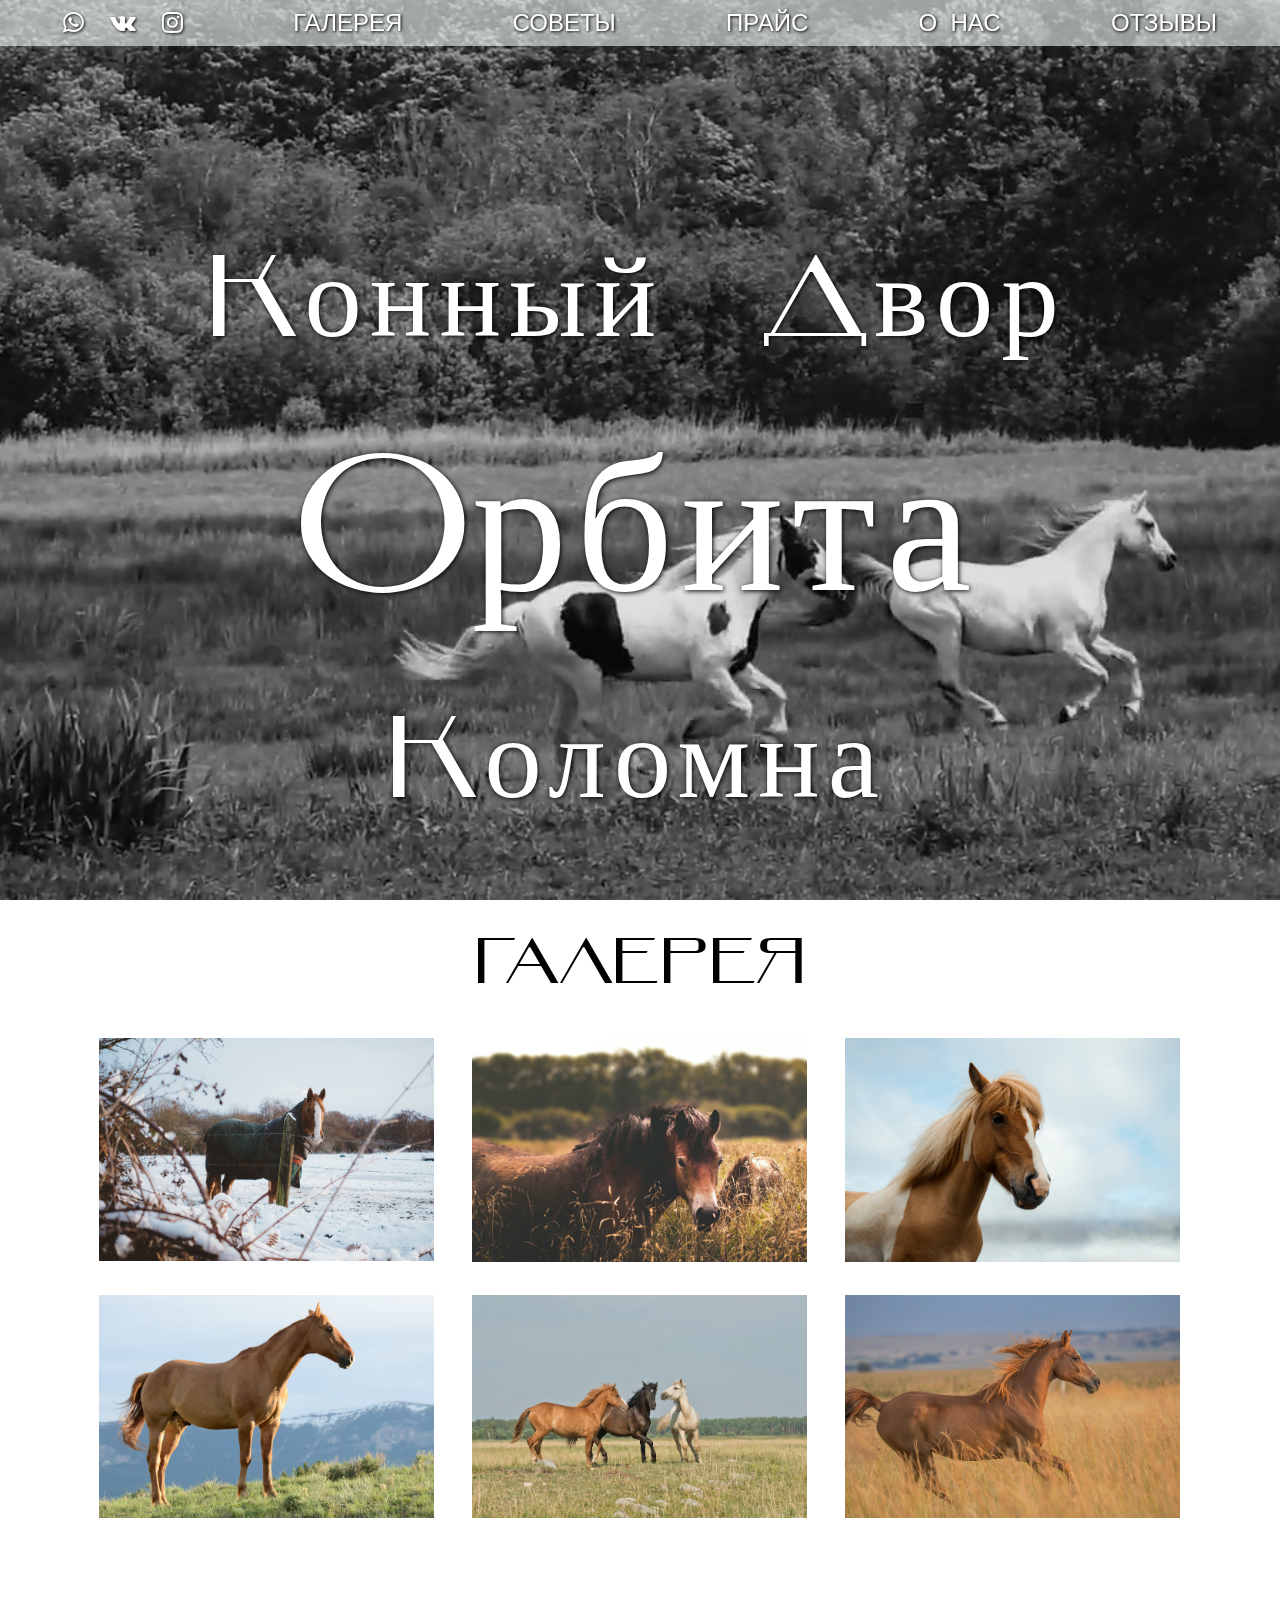
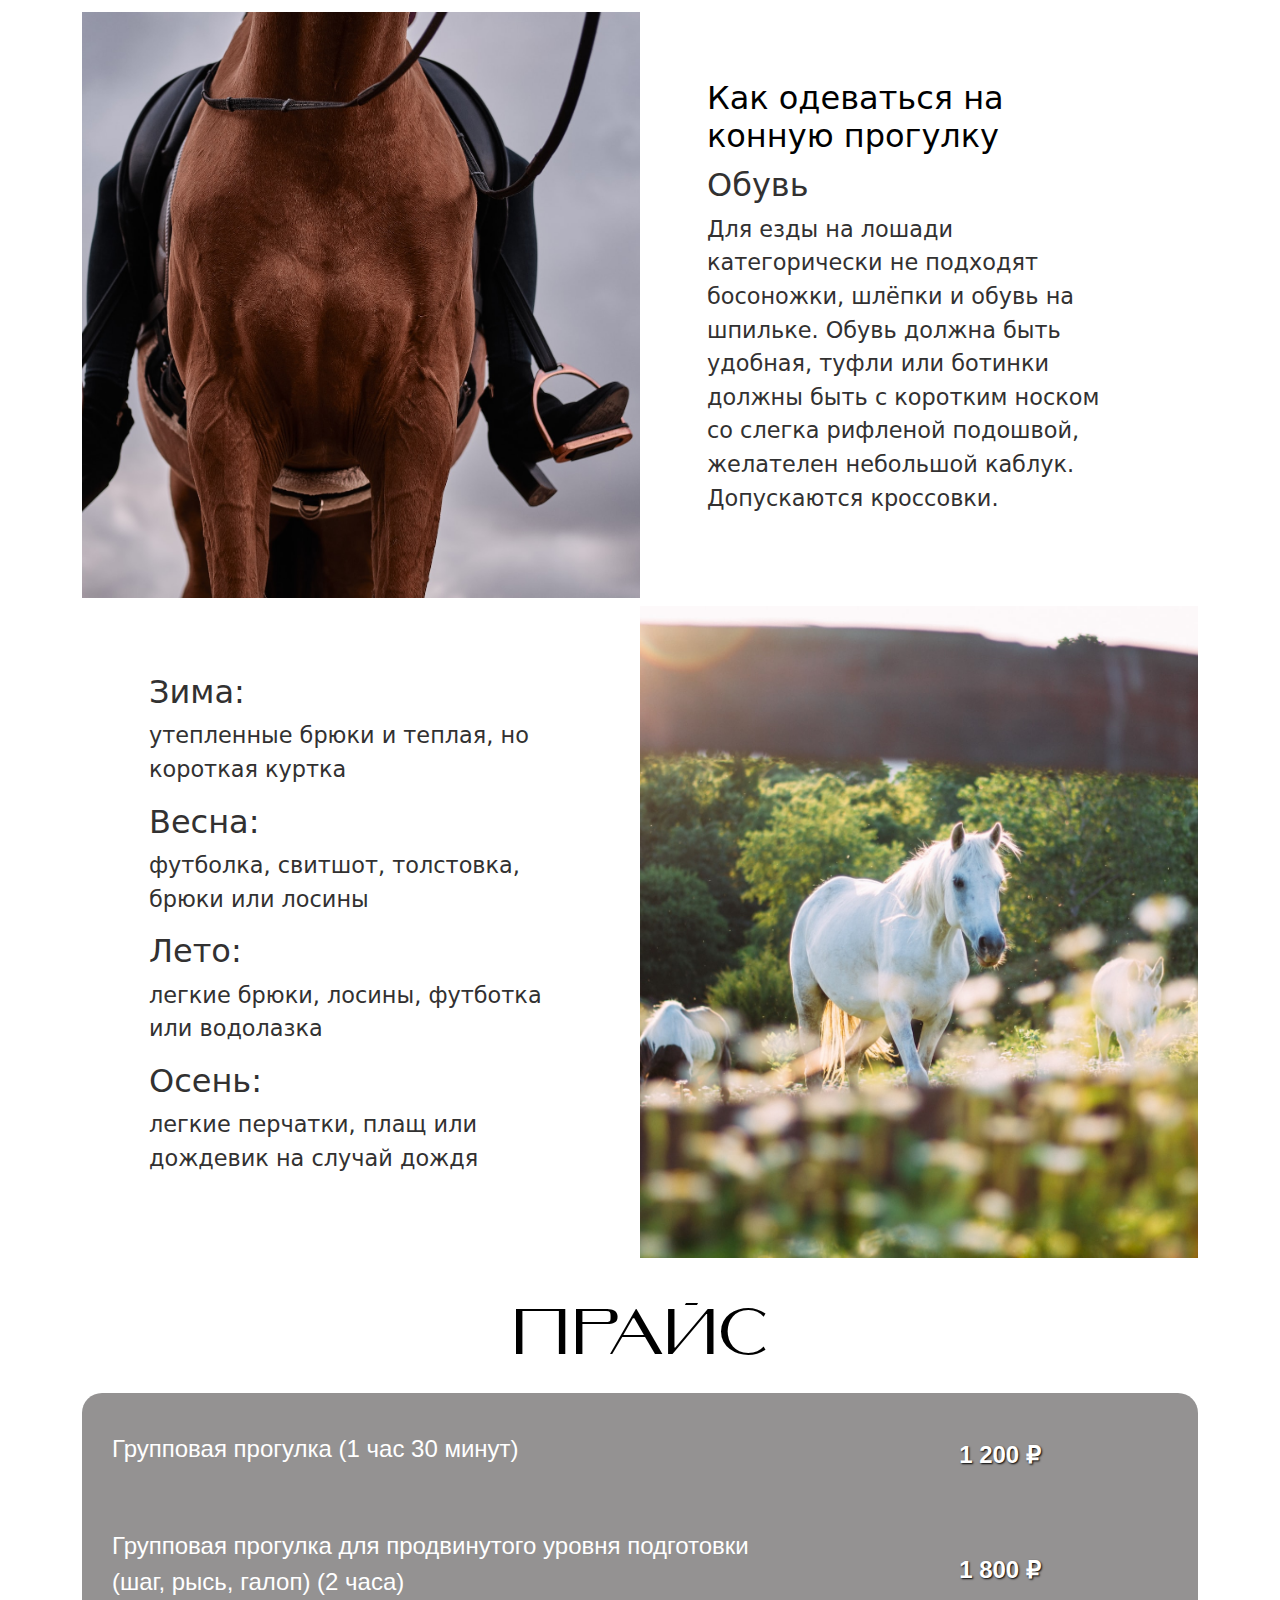
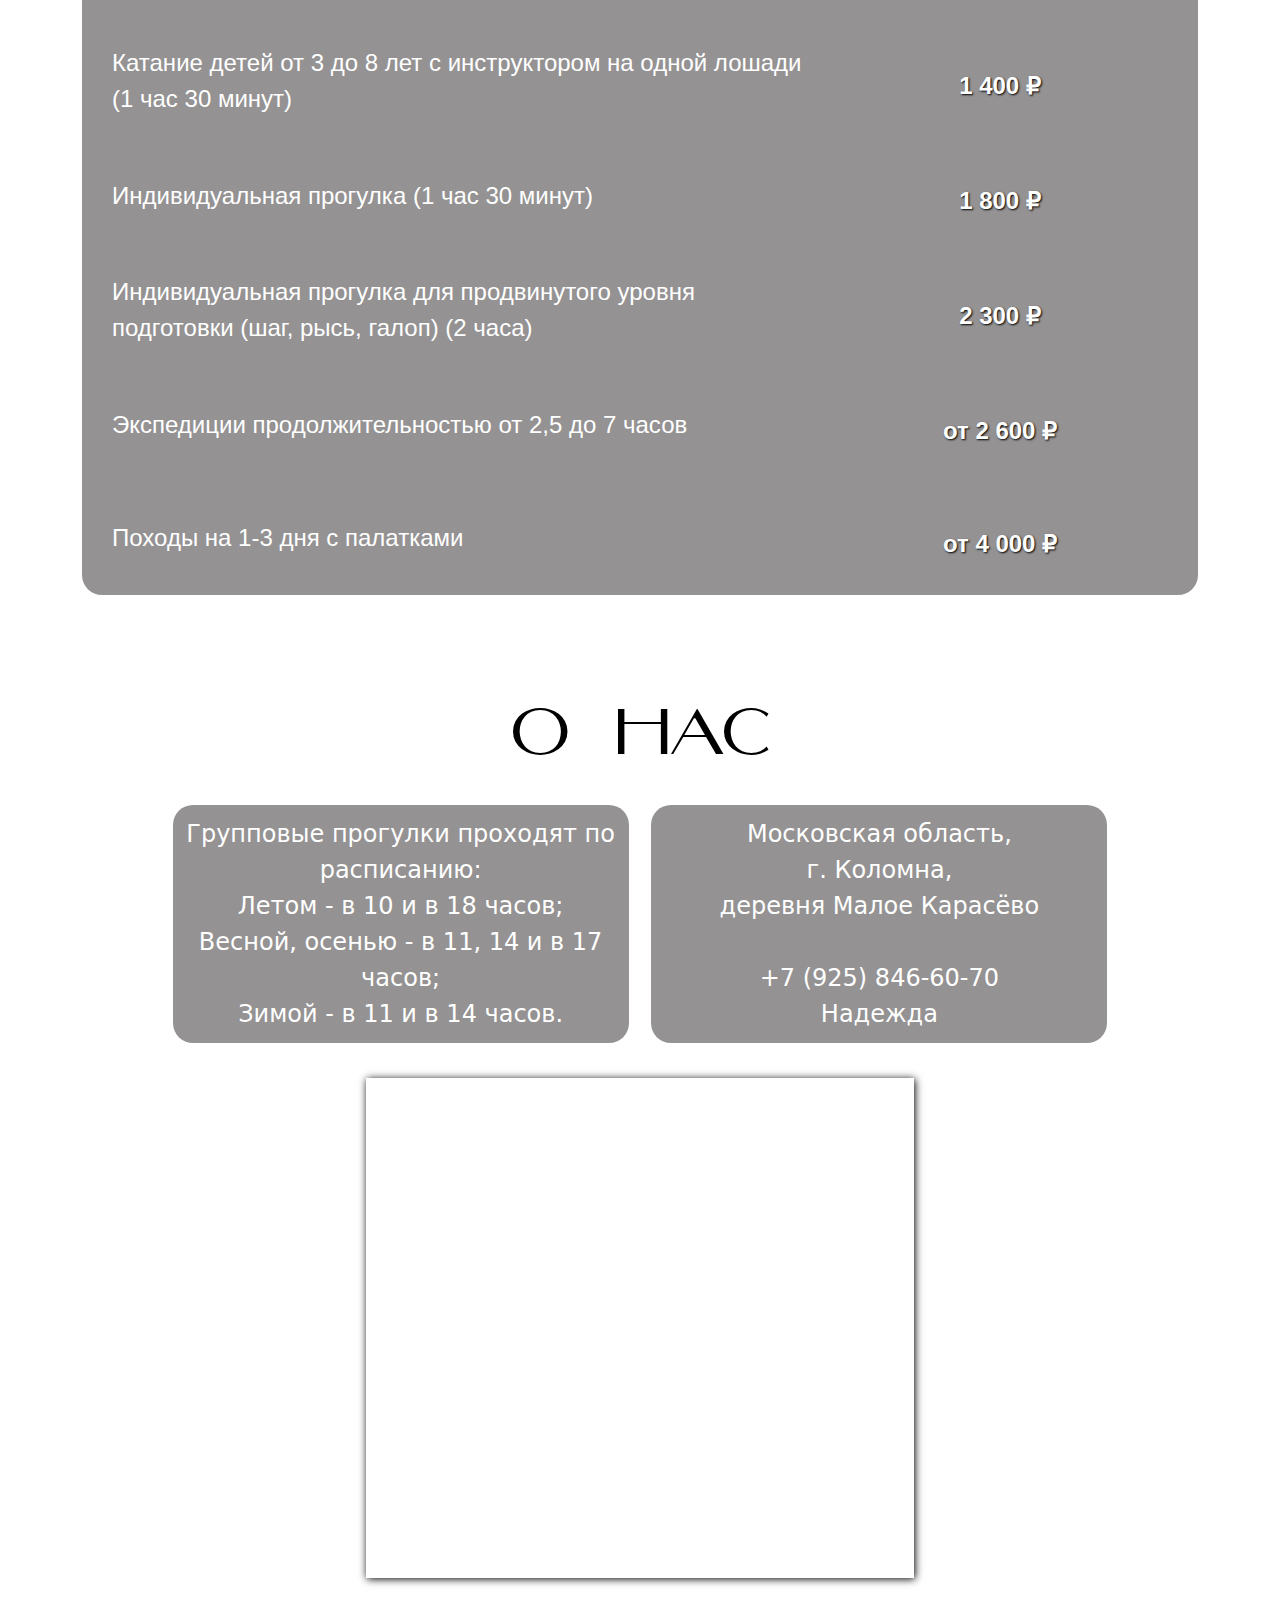
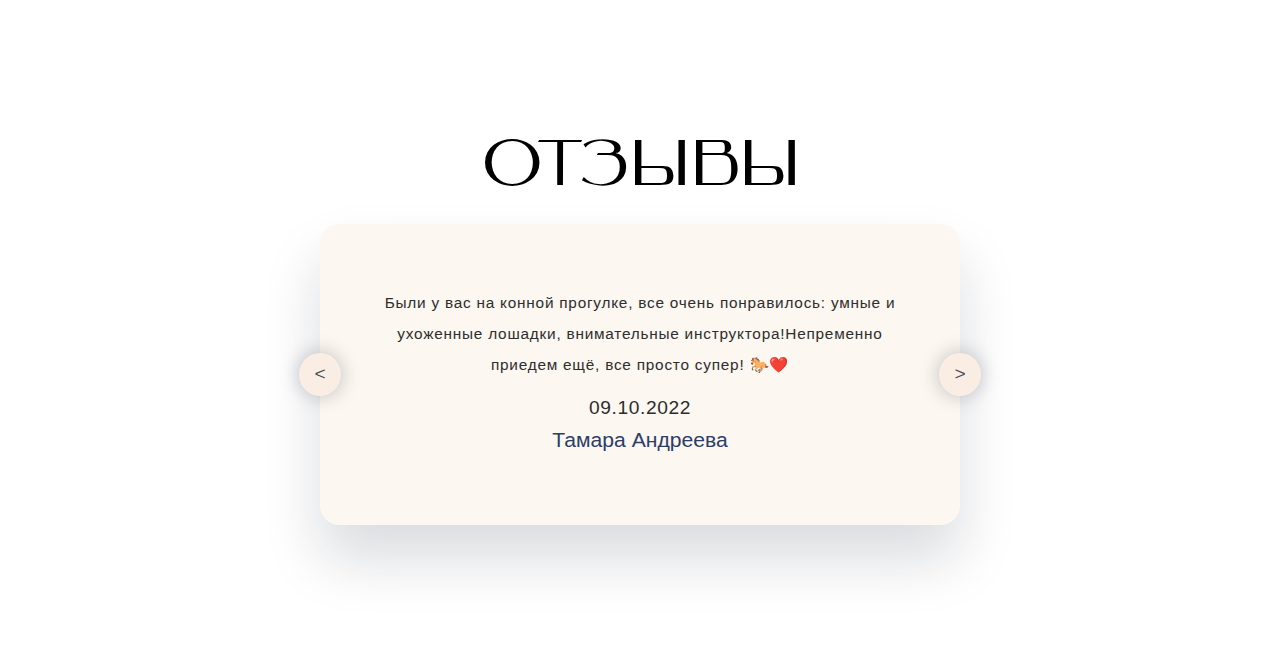
==== commit e8549c48: "otz vniz" ====
--- a/index.html
+++ b/index.html
@@ -24,9 +24,10 @@
                 </div>
                 <div class="menu_item"><a href="#part1" class="menu_link">галерея</a></div>
                 <div class="menu_item"><a href="#part2" class="menu_link">советы</a></div>
-                <div class="menu_item"><a href="#part3" class="menu_link">отзывы</a></div>
+                
                 <div class="menu_item"><a href="#part4" class="menu_link">прайс</a></div>
                 <div class="menu_item"><a href="#part5" class="menu_link">о<span>_</span>нас</a></div>
+                <div class="menu_item"><a href="#part3" class="menu_link">отзывы</a></div>
                 </div>
             </div>
         </div>            
@@ -109,22 +110,7 @@
         </div>
     </div>
 </section>
-<!-- Отзывы    -->
-<section id="part3" class="reviews">
-    <h2 class="title_part">отзывы</h2>
-
-    <div class="container">
-        <div class="row">
-            <div class="col-10">
-            <div class="wrapper">
-                <div class="testimonial-container" id="testimonial-container"></div>
-                <button id="prev">&lt;</button>
-                <button id="next">&gt;</button>
-            </div>
-            </div>
-        </div>
-    </div>
-</section>
+
 <!-- Прайс   -->
 <section id="part4" class="price">
     <h2 class="title_part">Прайс</h2>
@@ -208,6 +194,22 @@
     </div>
 </div>
 </section> 
+<!-- Отзывы    -->
+<section id="part3" class="reviews">
+    <h2 class="title_part">отзывы</h2>
+
+    <div class="container">
+        <div class="row">
+            <div class="col-10">
+            <div class="wrapper">
+                <div class="testimonial-container" id="testimonial-container"></div>
+                <button id="prev">&lt;</button>
+                <button id="next">&gt;</button>
+            </div>
+            </div>
+        </div>
+    </div>
+</section>
 
 
 
--- a/css/main.css
+++ b/css/main.css
@@ -437,7 +437,17 @@
     .testimonial-container {
         width: 350px;
         padding: 8%;
-    }
+        
+    }
+    .testimonial-container p {
+        font-size: 1.2em; 
+        }
+        .testimonial-container h3 {
+            font-size: 1.3em;
+        }
+        .testimonial-container h5 {
+            font-size: 1.2em;
+        }
 }
 @media screen and (max-width: 575px) {
     .wrapper button {
@@ -446,8 +456,19 @@
     .testimonial-container {
         max-width: 450px;
         min-width: 250px;
-        padding: 9%;
-    }
+        max-height: 200px;
+        padding: 2%;
+        line-height: none;
+    }
+    .testimonial-container p {
+        font-size: 10px; 
+        }
+        .testimonial-container h3 {
+            font-size: 14px;
+        }
+        .testimonial-container h5 {
+            font-size: 13px;
+        }
     
 }
 /* прайс */
@@ -508,6 +529,7 @@
 }
 @media screen and (max-width: 575px) {
     .price {
+        padding-top: 50px;
         width: 70%;
         margin: 0 auto;
         font-size: 0.9em;
